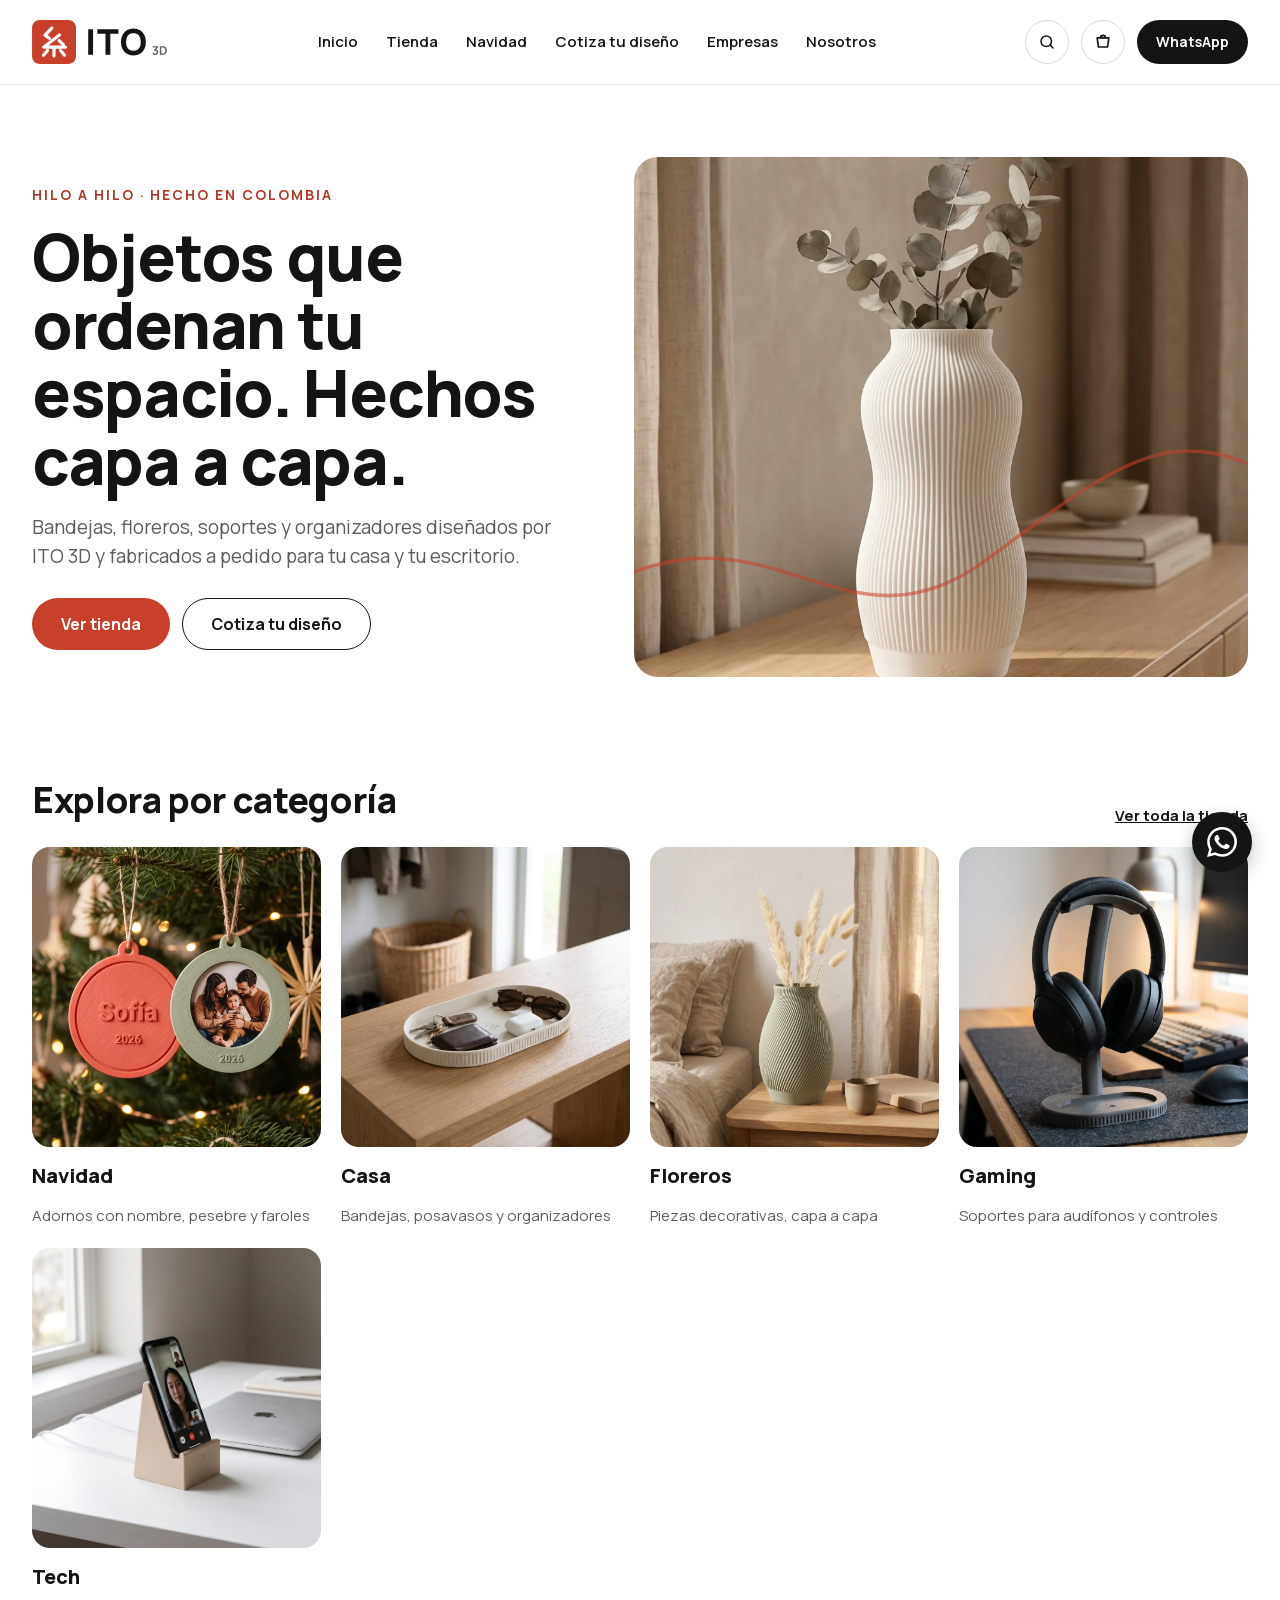
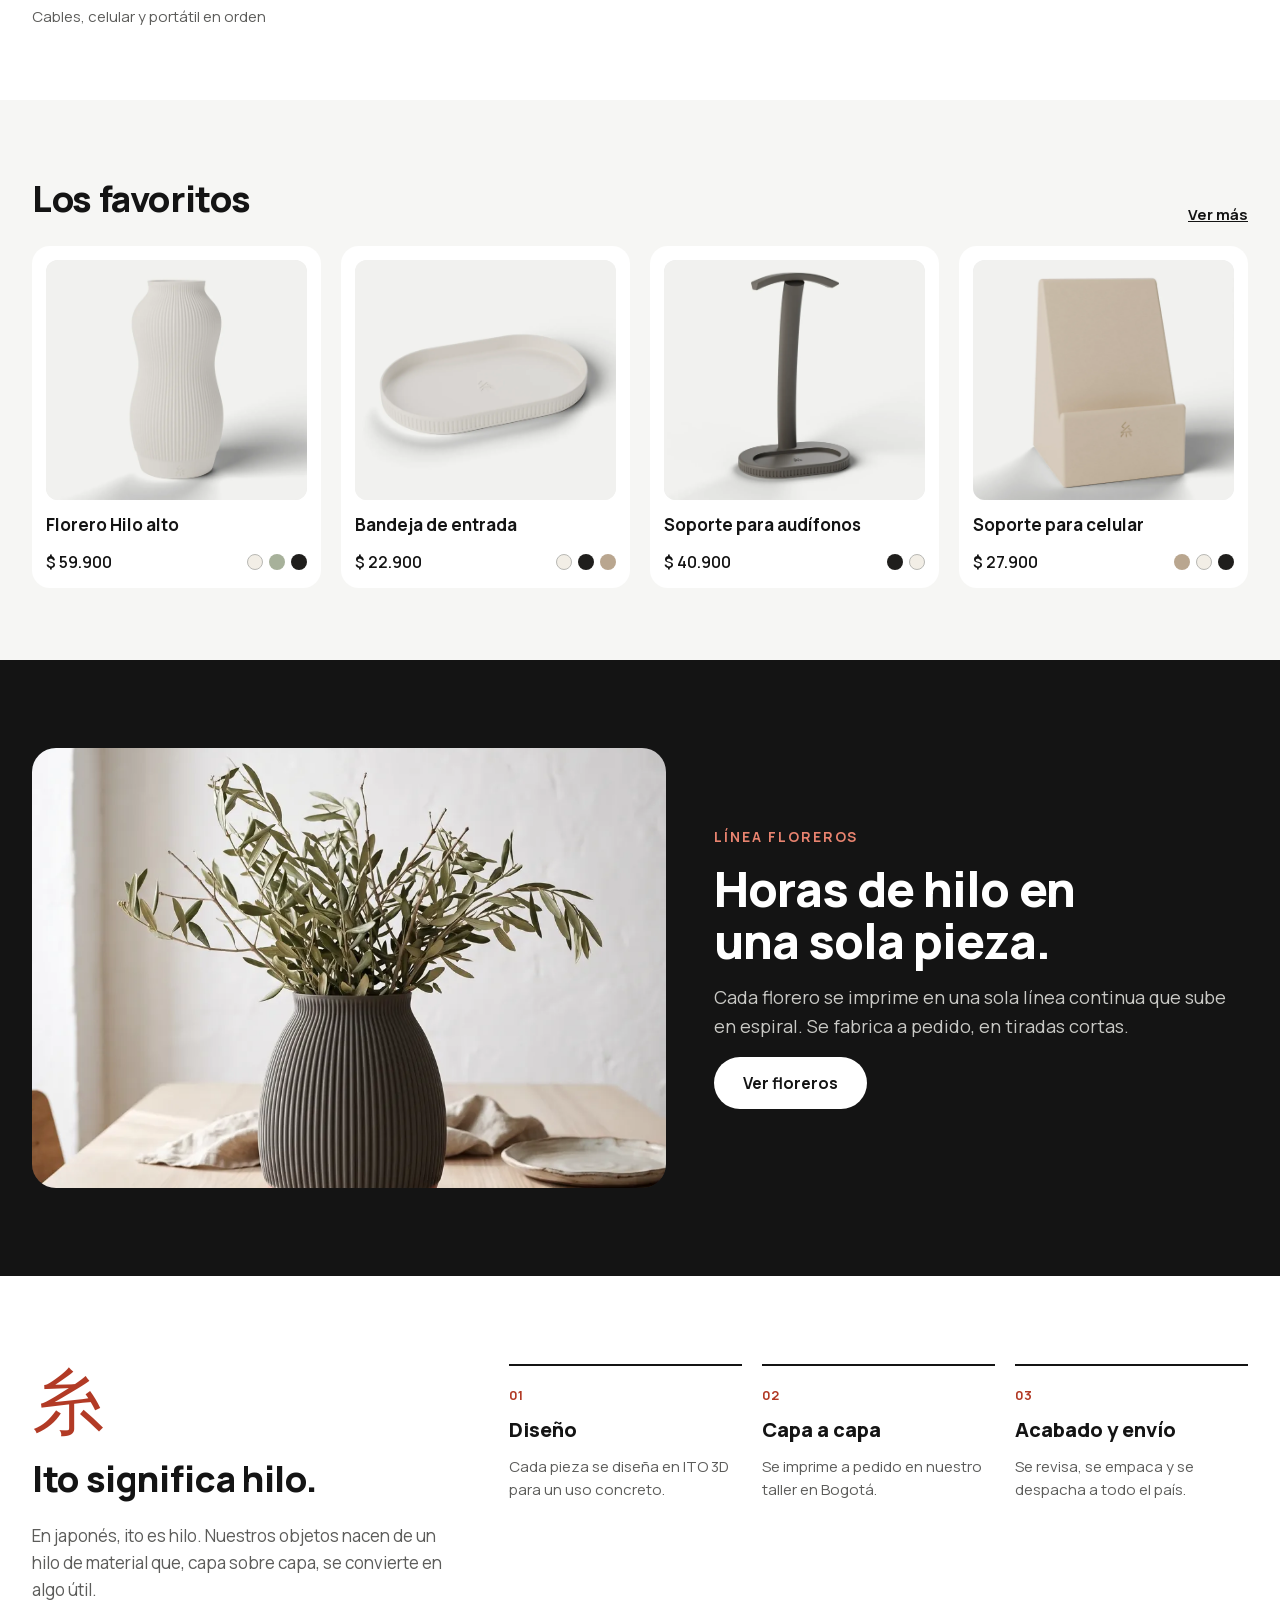
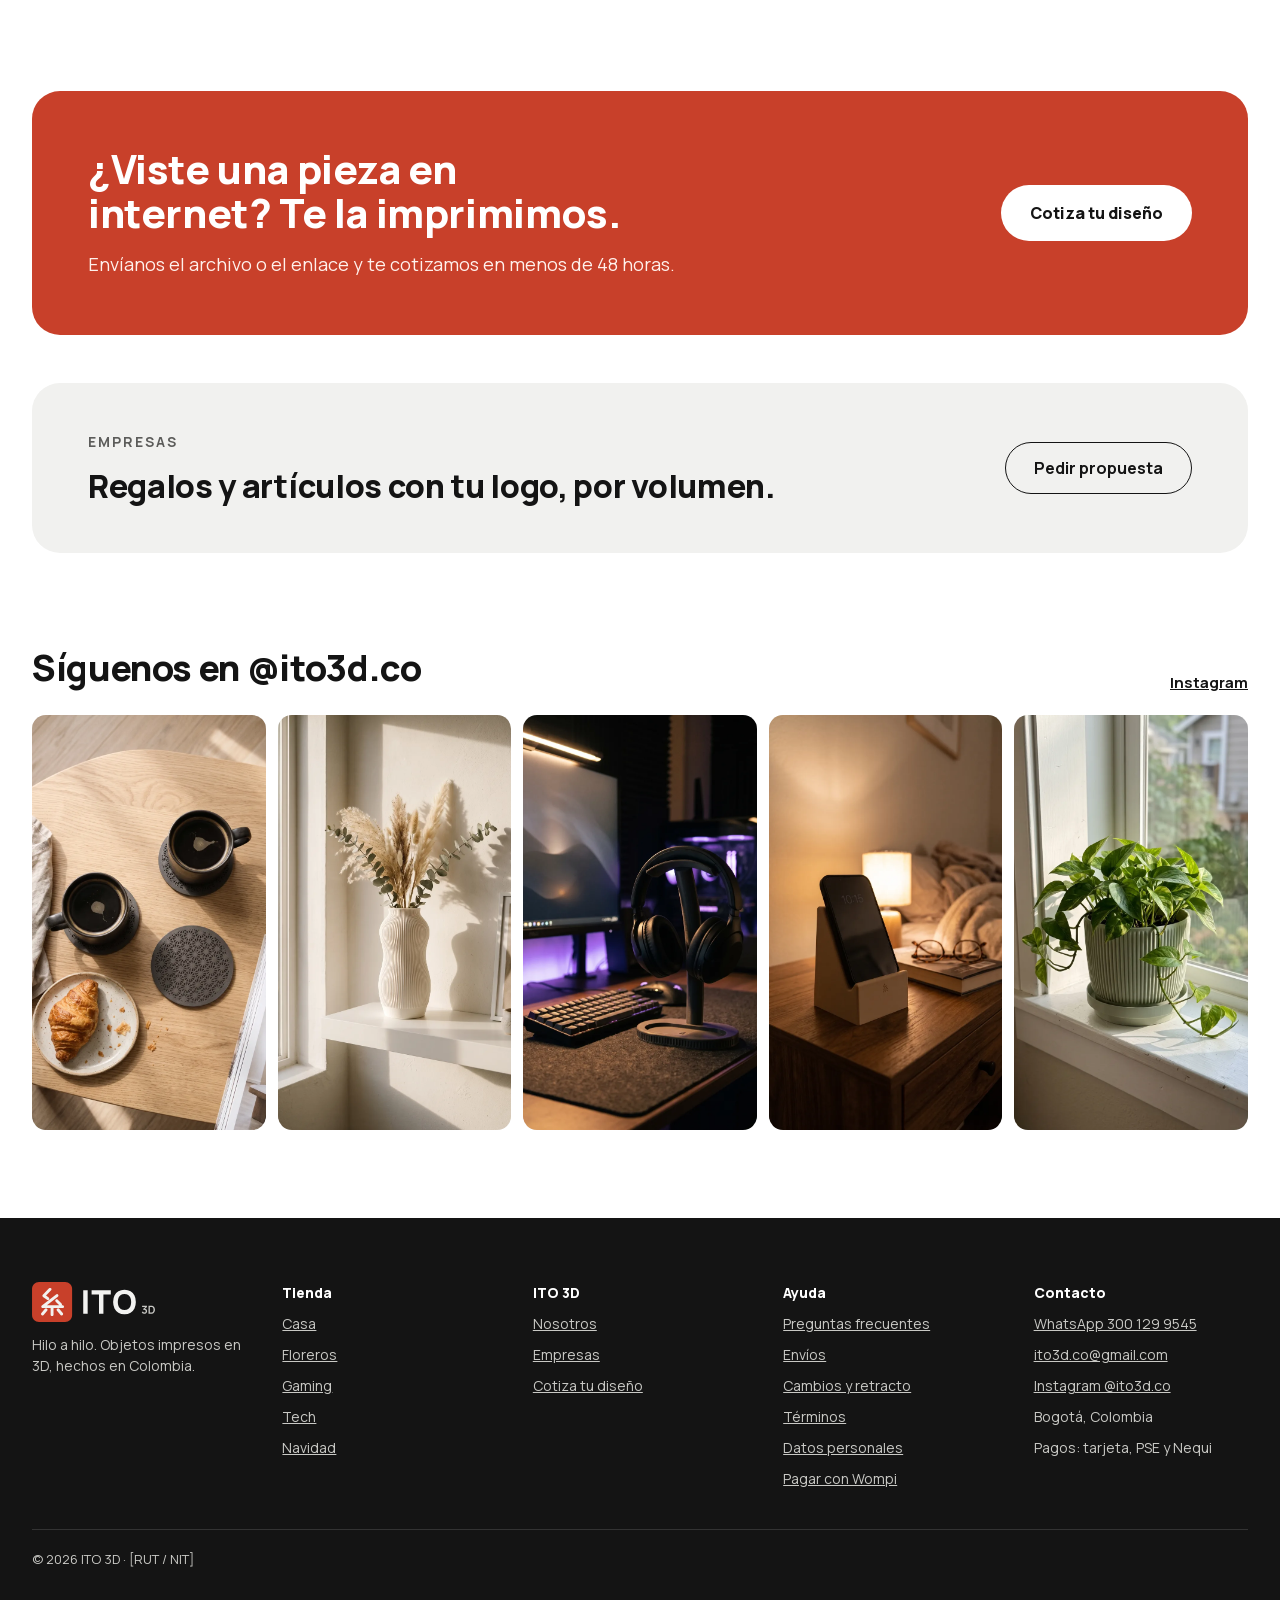
==== index.html @ a26749ce "Soporte celular: salida de cable limpia; esferas: contenido del juego; fotos nuevas de protector, ca" ====
<!DOCTYPE html>
<html lang="es">
<head>
  <meta charset="utf-8">
  <meta name="viewport" content="width=device-width, initial-scale=1">
  <title>ITO 3D · Objetos que ordenan tu espacio</title>
  <meta name="description" content="Bandejas, floreros, soportes y organizadores impresos en 3D, diseñados por ITO 3D y fabricados a pedido en Colombia.">
  <meta name="theme-color" content="#FFFFFF">
  <link rel="icon" href="favicon.svg" type="image/svg+xml">
  <link rel="icon" href="favicon-32.png" sizes="32x32" type="image/png">
  <link rel="apple-touch-icon" href="apple-touch-icon-180.png">
  <link rel="stylesheet" href="styles.css?v=20261110g">
  <script src="catalogo.js?v=20261110g" defer></script>
  <script src="script.js?v=20261110g" defer></script>
</head>
<body>
  <a class="skip-link" href="#contenido">Saltar al contenido</a>

  <header class="site-header">
    <div class="header-row">
      <button class="icon-btn menu-toggle" type="button" aria-label="Abrir menú" aria-expanded="false" aria-controls="menu-principal">
        <svg width="22" height="22" viewBox="0 0 24 24" fill="none" stroke="currentColor" stroke-width="2" stroke-linecap="round" aria-hidden="true"><path d="M4 7h16M4 12h16M4 17h16"/></svg>
      </button>
      <a class="logo" href="index.html">
        <img src="ito3d-horizontal-color.svg" alt="ITO 3D, ir al inicio" width="124" height="40">
      </a>
      <div class="header-actions">
        <a class="icon-btn" href="tienda.html?buscar=1" aria-label="Buscar en la tienda"><svg width="18" height="18" viewBox="0 0 24 24" fill="none" stroke="currentColor" stroke-width="2" stroke-linecap="round" aria-hidden="true"><circle cx="11" cy="11" r="7"/><path d="M20 20l-3.5-3.5"/></svg></a>
        <button class="icon-btn cart-btn" type="button" aria-label="Abrir carrito" data-abrir-carrito><svg width="20" height="20" viewBox="0 0 24 24" fill="none" stroke="currentColor" stroke-width="2" stroke-linecap="round" stroke-linejoin="round" aria-hidden="true"><path d="M5 7h14l-1.5 11h-11z"/><path d="M9 7a3 3 0 0 1 6 0"/></svg><span class="cart-count" hidden>0</span></button>
        <a class="btn btn--wa" href="#" data-wa data-wa-text="Hola, quiero más información sobre ITO 3D.">WhatsApp</a>
      </div>
      <nav class="main-nav" id="menu-principal" aria-label="Principal">
        <!-- Empresas y Nosotros aún no tienen página: pendiente en la maqueta -->
        <a href="index.html">Inicio</a>
        <a href="tienda.html">Tienda</a>
        <a href="tienda.html?categoria=navidad">Navidad</a>
        <a href="cotiza.html">Cotiza tu diseño</a>
        <a href="empresas.html">Empresas</a>
        <a href="nosotros.html">Nosotros</a>
      </nav>
    </div>
  </header>

  <main id="contenido">

    <section class="container hero">
      <div class="hero__copy">
        <p class="eyebrow">Hilo a hilo · Hecho en Colombia</p>
        <h1>Objetos que ordenan tu espacio. Hechos capa a capa.</h1>
        <p class="lead">Bandejas, floreros, soportes y organizadores diseñados por ITO 3D y fabricados a pedido para tu casa y tu escritorio.</p>
        <div class="hero__actions">
          <a class="btn btn--primary" href="tienda.html">Ver tienda</a>
          <a class="btn btn--outline" href="cotiza.html">Cotiza tu diseño</a>
        </div>
      </div>
      <!-- FOTO PENDIENTE: portada. Reemplazar el bloque .ph por <img> con alt descriptivo -->
      <div class="hero__media">
        <div class="ph ph--foto"><img src="img/productos/florero-hilo-alto/florero-hilo-alto_2_ambiente.webp" alt="Florero Hilo alto con eucalipto sobre un aparador de roble" decoding="async"></div>
        <svg class="hero__thread" viewBox="0 0 520 520" preserveAspectRatio="xMidYMid slice" aria-hidden="true"><path d="M-20 400 C 120 330, 180 470, 300 380 S 460 260, 560 320" fill="none" stroke="#C8402A" stroke-width="3" stroke-linecap="round" opacity="0.55"/></svg>
      </div>
    </section>

    <section class="container section" aria-labelledby="t-categorias">
      <div class="section__head">
        <h2 id="t-categorias">Explora por categoría</h2>
        <a href="tienda.html">Ver toda la tienda</a>
      </div>
      <div class="category-grid">
          <a class="category-card" href="tienda.html?categoria=navidad">
            <div class="ph ph--casa ph--foto"><img src="img/productos/adorno-personalizado/adorno-personalizado_2_ambiente.webp" alt="Adornos navideños con nombre en el árbol" loading="lazy" decoding="async"></div>
            <span class="category-card__name">Navidad</span>
            <span class="category-card__text">Adornos con nombre, pesebre y faroles</span>
          </a>
          <a class="category-card" href="tienda.html?categoria=casa">
            <div class="ph ph--casa ph--foto"><img src="img/productos/bandeja-entrada/bandeja-entrada_2_uso.webp" alt="Bandeja de entrada con llaves" loading="lazy" decoding="async"></div>
            <span class="category-card__name">Casa</span>
            <span class="category-card__text">Bandejas, posavasos y organizadores</span>
          </a>
          <a class="category-card" href="tienda.html?categoria=floreros">
            <div class="ph ph--floreros ph--foto"><img src="img/productos/florero-hilo-medio/florero-hilo-medio_2_ambiente.webp" alt="Florero Hilo medio en una mesa de noche" loading="lazy" decoding="async"></div>
            <span class="category-card__name">Floreros</span>
            <span class="category-card__text">Piezas decorativas, capa a capa</span>
          </a>
          <a class="category-card" href="tienda.html?categoria=gaming">
            <div class="ph ph--gaming ph--foto"><img src="img/productos/soporte-audifonos/soporte-audifonos_2_uso.webp" alt="Soporte de audífonos en un escritorio" loading="lazy" decoding="async"></div>
            <span class="category-card__name">Gaming</span>
            <span class="category-card__text">Soportes para audífonos y controles</span>
          </a>
          <a class="category-card" href="tienda.html?categoria=tech">
            <div class="ph ph--tech ph--foto"><img src="img/productos/soporte-celular/soporte-celular_2_uso.webp" alt="Soporte de celular cargando un teléfono" loading="lazy" decoding="async"></div>
            <span class="category-card__name">Tech</span>
            <span class="category-card__text">Cables, celular y portátil en orden</span>
          </a>
      </div>
    </section>

    <section class="band section" aria-labelledby="t-favoritos">
      <div class="container">
        <div class="section__head">
          <h2 id="t-favoritos">Los favoritos</h2>
          <a href="tienda.html">Ver más</a>
        </div>
        <div class="product-grid">
          <a class="product-card" href="producto.html?id=florero-hilo-alto">
            <div class="ph ph--floreros ph--foto"><img src="img/productos/florero-hilo-alto/florero-hilo-alto_1_solo.webp" alt="Florero Hilo alto" loading="lazy" decoding="async"></div>
            <span class="product-card__name">Florero Hilo alto</span>
            <div class="product-card__row">
              <span data-precio="florero-hilo-alto">Precio a consultar</span>
              <span class="dots" aria-label="Colores disponibles"><span class="dot dot--hueso"></span><span class="dot dot--salvia"></span><span class="dot dot--carbon"></span></span>
            </div>
          </a>
          <a class="product-card" href="producto.html?id=bandeja-entrada">
            <div class="ph ph--casa ph--foto"><img src="img/productos/bandeja-entrada/bandeja-entrada_1_solo.webp" alt="Bandeja de entrada" loading="lazy" decoding="async"></div>
            <span class="product-card__name">Bandeja de entrada</span>
            <div class="product-card__row">
              <span data-precio="bandeja-entrada">Precio a consultar</span>
              <span class="dots" aria-label="Colores disponibles"><span class="dot dot--hueso"></span><span class="dot dot--carbon"></span><span class="dot dot--arena"></span></span>
            </div>
          </a>
          <a class="product-card" href="producto.html?id=soporte-audifonos">
            <div class="ph ph--gaming ph--foto"><img src="img/productos/soporte-audifonos/soporte-audifonos_1_solo.webp" alt="Soporte para audífonos" loading="lazy" decoding="async"></div>
            <span class="product-card__name">Soporte para audífonos</span>
            <div class="product-card__row">
              <span data-precio="soporte-audifonos">Precio a consultar</span>
              <span class="dots" aria-label="Colores disponibles"><span class="dot dot--carbon"></span><span class="dot dot--hueso"></span></span>
            </div>
          </a>
          <a class="product-card" href="producto.html?id=soporte-celular">
            <div class="ph ph--tech ph--foto"><img src="img/productos/soporte-celular/soporte-celular_1_solo.webp" alt="Soporte para celular" loading="lazy" decoding="async"></div>
            <span class="product-card__name">Soporte para celular</span>
            <div class="product-card__row">
              <span data-precio="soporte-celular">Precio a consultar</span>
              <span class="dots" aria-label="Colores disponibles"><span class="dot dot--arena"></span><span class="dot dot--hueso"></span><span class="dot dot--carbon"></span></span>
            </div>
          </a>
        </div>
      </div>
    </section>

    <section class="feature-dark on-dark" aria-labelledby="t-floreros">
      <div class="container feature-dark__inner">
        <!-- VIDEO PENDIENTE: timelapse del florero creciendo capa a capa -->
        <div class="ph ph--foto"><img src="img/productos/florero-hilo-bajo/florero-hilo-bajo_2_ambiente.webp" alt="Florero Hilo bajo con ramas de olivo en un comedor" loading="lazy" decoding="async"></div>
        <div class="feature-dark__copy">
          <p class="eyebrow">Línea Floreros</p>
          <h2 id="t-floreros">Horas de hilo en una sola pieza.</h2>
          <p>Cada florero se imprime en una sola línea continua que sube en espiral. Se fabrica a pedido, en tiradas cortas.</p>
          <a class="btn btn--light" href="tienda.html?categoria=floreros">Ver floreros</a>
        </div>
      </div>
    </section>

    <section class="container about" aria-labelledby="t-ito">
      <div class="about__intro">
        <span class="about__kanji" lang="ja" aria-hidden="true">糸</span>
        <h2 id="t-ito">Ito significa hilo.</h2>
        <p class="lead">En japonés, ito es hilo. Nuestros objetos nacen de un hilo de material que, capa sobre capa, se convierte en algo útil.</p>
      </div>
      <ol class="steps">
        <li class="step"><span class="step__num">01</span><span class="step__title">Diseño</span><span class="step__text">Cada pieza se diseña en ITO 3D para un uso concreto.</span></li>
        <li class="step"><span class="step__num">02</span><span class="step__title">Capa a capa</span><span class="step__text">Se imprime a pedido en nuestro taller en Bogotá.</span></li>
        <li class="step"><span class="step__num">03</span><span class="step__title">Acabado y envío</span><span class="step__text">Se revisa, se empaca y se despacha a todo el país.</span></li>
      </ol>
    </section>

    <section class="container cta-wrap" aria-labelledby="t-cotiza">
      <div class="cta-band cta-band--accent">
        <div class="cta-band__copy">
          <h2 id="t-cotiza">¿Viste una pieza en internet? Te la imprimimos.</h2>
          <p>Envíanos el archivo o el enlace y te cotizamos en menos de 48 horas.</p>
        </div>
        <a class="btn btn--light btn--lg" href="cotiza.html">Cotiza tu diseño</a>
      </div>
    </section>

    <section class="container cta-wrap cta-wrap--last" aria-labelledby="t-empresas">
      <div class="cta-band cta-band--sand">
        <div class="cta-band__copy">
          <p class="eyebrow eyebrow--muted">Empresas</p>
          <h2 id="t-empresas">Regalos y artículos con tu logo, por volumen.</h2>
        </div>
        <a class="btn btn--outline" href="empresas.html#propuesta">Pedir propuesta</a>
      </div>
    </section>

    <section class="container social" aria-labelledby="t-redes">
      <div class="section__head">
        <h2 id="t-redes">Síguenos en @ito3d.co</h2>
        <div class="social-links"><a href="https://instagram.com/ito3d.co" target="_blank" rel="noopener">Instagram</a></div>
      </div>
      <div class="social-grid">
        <div class="ph ph--casa ph--foto"><img src="img/redes/reel_posavasos.webp" alt="Posavasos Asanoha con café" loading="lazy"></div>
        <div class="ph ph--floreros ph--foto"><img src="img/redes/reel_florero.webp" alt="Florero Hilo alto con flores secas" loading="lazy"></div>
        <div class="ph ph--gaming ph--foto"><img src="img/redes/reel_audifonos.webp" alt="Soporte para audífonos en un escritorio gamer" loading="lazy"></div>
        <div class="ph ph--tech ph--foto"><img src="img/redes/reel_celular.webp" alt="Soporte para celular en la mesa de noche" loading="lazy"></div>
        <div class="ph ph--casa ph--foto"><img src="img/redes/reel_maceta.webp" alt="Maceta Hilo con planta en la ventana" loading="lazy"></div>
      </div>
    </section>

  </main>

  <footer class="site-footer">
    <div class="container">
      <div class="footer-grid">
        <div class="footer-brand">
          <img src="ito3d-horizontal-fondo-oscuro.svg" alt="ITO 3D" width="124" height="40">
          <p>Hilo a hilo. Objetos impresos en 3D, hechos en Colombia.</p>
        </div>
        <div class="footer-col">
          <h2>Tienda</h2>
          <a href="tienda.html?categoria=casa">Casa</a>
          <a href="tienda.html?categoria=floreros">Floreros</a>
          <a href="tienda.html?categoria=gaming">Gaming</a>
          <a href="tienda.html?categoria=tech">Tech</a>
          <a href="tienda.html?categoria=navidad">Navidad</a>
        </div>
        <div class="footer-col">
          <h2>ITO 3D</h2>
          <a href="nosotros.html">Nosotros</a>
          <a href="empresas.html">Empresas</a>
          <a href="cotiza.html">Cotiza tu diseño</a>
        </div>
        <div class="footer-col">
          <h2>Ayuda</h2>
          <a href="#">Preguntas frecuentes</a>
          <a href="#">Envíos</a>
          <a href="#">Cambios y retracto</a>
          <a href="#">Términos</a>
          <a href="#">Datos personales</a>
          <a href="https://checkout.wompi.co/l/VPOS_indO9a" target="_blank" rel="noopener">Pagar con Wompi</a>
        </div>
        <div class="footer-col">
          <h2>Contacto</h2>
          <a href="https://wa.me/573001299545" target="_blank" rel="noopener">WhatsApp 300 129 9545</a>
          <a href="mailto:ito3d.co@gmail.com">ito3d.co@gmail.com</a>
          <a href="https://instagram.com/ito3d.co" target="_blank" rel="noopener">Instagram @ito3d.co</a>
          <span>Bogotá, Colombia</span>
          <span>Pagos: tarjeta, PSE y Nequi</span>
        </div>
      </div>
      <p class="footer-legal">© 2026 ITO 3D · [RUT / NIT]</p>
    </div>
  </footer>


  <dialog class="modal modal--drawer" id="carrito-panel" aria-labelledby="carrito-titulo">
    <div class="modal__box cart">
      <div class="modal__head">
        <h2 id="carrito-titulo">Tu carrito</h2>
        <button class="icon-btn" type="button" data-cerrar aria-label="Cerrar carrito"><svg width="20" height="20" viewBox="0 0 24 24" fill="none" stroke="currentColor" stroke-width="2" stroke-linecap="round" aria-hidden="true"><path d="M6 6l12 12M18 6L6 18"/></svg></button>
      </div>
      <div class="cart__empty" id="carrito-vacio">
        <p>Tu carrito está vacío.</p>
        <a class="btn btn--outline" href="tienda.html">Ver la tienda</a>
      </div>
      <ul class="cart__list" id="carrito-lista"></ul>
      <div class="cart__foot" id="carrito-pie" hidden>
        <div class="cart__total"><span>Total</span><strong id="carrito-total"></strong></div>
        <p class="cart__note" id="carrito-nota"></p>
        <a class="btn btn--primary btn--lg btn--block" href="https://checkout.wompi.co/l/VPOS_indO9a" target="_blank" rel="noopener">Pagar con Wompi</a>
        <a class="btn btn--outline btn--lg btn--block" href="#" id="carrito-wa" target="_blank" rel="noopener">Pedir por WhatsApp</a>
        <button class="link-btn" type="button" id="carrito-vaciar">Vaciar carrito</button>
      </div>
    </div>
  </dialog>

  <p class="sr-only" id="aviso-global" role="status" aria-live="polite"></p>

  <a class="wa-float" href="#" data-wa data-wa-text="Hola, quiero más información sobre ITO 3D." aria-label="Escribir por WhatsApp">
    <svg width="30" height="30" viewBox="0 0 24 24" fill="currentColor" aria-hidden="true"><path d="M17.472 14.382c-.297-.149-1.758-.867-2.03-.967-.273-.099-.471-.148-.67.15-.197.297-.767.966-.94 1.164-.173.199-.347.223-.644.075-.297-.15-1.255-.463-2.39-1.475-.883-.788-1.48-1.761-1.653-2.059-.173-.297-.018-.458.13-.606.134-.133.298-.347.446-.52.149-.174.198-.298.298-.497.099-.198.05-.371-.025-.52-.075-.149-.669-1.612-.916-2.207-.242-.579-.487-.5-.669-.51-.173-.008-.371-.01-.57-.01-.198 0-.52.074-.792.372-.272.297-1.04 1.016-1.04 2.479 0 1.462 1.065 2.875 1.213 3.074.149.198 2.096 3.2 5.077 4.487.709.306 1.262.489 1.694.625.712.227 1.36.195 1.871.118.571-.085 1.758-.719 2.006-1.413.248-.694.248-1.289.173-1.413-.074-.124-.272-.198-.57-.347m-5.421 7.403h-.004a9.87 9.87 0 01-5.031-1.378l-.361-.214-3.741.982.998-3.648-.235-.374a9.86 9.86 0 01-1.51-5.26c.001-5.45 4.436-9.884 9.888-9.884 2.64 0 5.122 1.03 6.988 2.898a9.825 9.825 0 012.893 6.994c-.003 5.45-4.437 9.884-9.885 9.884m8.413-18.297A11.815 11.815 0 0012.05 0C5.495 0 .16 5.335.157 11.892c0 2.096.547 4.142 1.588 5.945L.057 24l6.305-1.654a11.882 11.882 0 005.683 1.448h.005c6.554 0 11.89-5.335 11.893-11.893a11.821 11.821 0 00-3.48-8.413Z"/></svg>
  </a>
</body>
</html>
---- styles.css ----
/* ==========================================================================
   ITO 3D · Hoja de estilos única para todas las páginas
   Orden: 1 base · 2 componentes · 3 secciones de Inicio · 4 Ficha · 5 Cotiza
   Primero celular. Lo de escritorio entra con min-width.
   ========================================================================== */

/* 1. BASE ----------------------------------------------------------------- */

@font-face {
  font-family: "Manrope";
  font-style: normal;
  font-weight: 200 800; /* fuente variable: un solo archivo para todos los pesos */
  font-display: swap;
  src: url("manrope-latin.woff2") format("woff2");
}

:root {
  /* Colores de marca (kit de logo) */
  --bone: #ffffff; /* fondo principal: blanco galería */
  --ink: #141414; /* texto */
  --muted: #5c5c5a; /* texto secundario */
  --sand: #f1f1ef; /* fondos secundarios */
  --sand-soft: #f6f6f4; /* bandas de fondo */
  --line: #e6e6e3; /* divisores */
  --accent: #c8402a; /* bermellón: botones y detalles */
  --accent-text: #b23a25; /* bermellón más oscuro para texto pequeño */
  --accent-on-dark: #e8836f; /* bermellón para texto sobre carbón */
  --on-dark: #c9c9c5; /* texto sobre carbón */
  --dark-soft: #262626;
  --field-border: #8a8a86; /* borde de campos: contraste 3:1 sobre blanco */
  --ok: #2f7d57;
  --warn: #c98a12;

  /* Tonos de las fotos de relleno, uno por categoría */
  --ph-casa: #f1f1ef;
  --ph-floreros: #efeeec;
  --ph-gaming: #ecedee;
  --ph-tech: #eeefef;

  --font: "Manrope", system-ui, -apple-system, "Segoe UI", sans-serif;
  --maxw: 1280px;
  --gutter: 20px;
  --radius-s: 12px;
  --radius-m: 18px;
  --radius-l: 28px;
  --header-h: 64px;

  /* Capas, de menor a mayor */
  --z-header: 20;
  --z-menu: 30;
  --z-float: 40;
}

* {
  margin: 0;
  padding: 0;
  box-sizing: border-box;
}

html {
  -webkit-text-size-adjust: 100%;
  scroll-behavior: smooth;
}

body {
  background: var(--bone);
  color: var(--ink);
  font-family: var(--font);
  font-size: 16px;
  line-height: 1.5;
  -webkit-font-smoothing: antialiased;
}

img,
svg {
  display: block;
  max-width: 100%;
}

a {
  color: var(--ink);
}

a:hover {
  color: var(--accent-text);
}

h1,
h2,
h3 {
  font-weight: 800;
  text-wrap: balance;
}

p {
  text-wrap: pretty;
}

:focus-visible {
  outline: 3px solid var(--accent);
  outline-offset: 3px;
}

.on-dark :focus-visible,
.site-footer :focus-visible {
  outline-color: var(--accent-on-dark);
}

.sr-only {
  position: absolute;
  width: 1px;
  height: 1px;
  overflow: hidden;
  clip: rect(0 0 0 0);
  white-space: nowrap;
}

.skip-link {
  position: absolute;
  left: 12px;
  top: -80px;
  z-index: 100;
  background: var(--ink);
  color: var(--bone);
  padding: 12px 18px;
  border-radius: var(--radius-s);
  font-weight: 700;
  text-decoration: none;
}

.skip-link:focus {
  top: 12px;
  color: var(--bone);
}

.container {
  width: 100%;
  max-width: var(--maxw);
  margin: 0 auto;
  padding-inline: var(--gutter);
}

/* 2. COMPONENTES ---------------------------------------------------------- */

/* Botones */
.btn {
  display: inline-flex;
  align-items: center;
  justify-content: center;
  gap: 10px;
  min-height: 52px;
  padding: 0 28px;
  border: 1.5px solid transparent;
  border-radius: 999px;
  font: 700 16px/1 var(--font);
  text-decoration: none;
  cursor: pointer;
  transition: transform 0.15s cubic-bezier(0.23, 1, 0.32, 1), background-color 0.15s, color 0.15s;
}

.btn:active {
  transform: scale(0.97);
}

.btn--primary {
  background: var(--accent);
  color: #fff;
}

.btn--primary:hover {
  background: #a93421;
  color: #fff;
}

.btn--outline {
  border-color: var(--ink);
  color: var(--ink);
  background: transparent;
}

.btn--outline:hover {
  background: var(--ink);
  color: var(--bone);
}

.btn--light {
  background: var(--bone);
  color: var(--ink);
}

.btn--light:hover {
  background: #fff;
  color: var(--ink);
}

.btn--block {
  width: 100%;
}

.btn--lg {
  min-height: 56px;
  font-weight: 800;
}

.icon-btn {
  display: inline-flex;
  align-items: center;
  justify-content: center;
  width: 44px;
  height: 44px;
  border: 0;
  border-radius: 50%;
  background: transparent;
  color: var(--ink);
  cursor: pointer;
}

.icon-btn:hover {
  background: var(--sand-soft);
}

/* Textos de apoyo */
.eyebrow {
  font-size: 12px;
  font-weight: 700;
  letter-spacing: 0.14em;
  text-transform: uppercase;
  color: var(--accent-text);
}

.eyebrow--muted {
  color: var(--muted);
}

.lead {
  font-size: 16px;
  line-height: 1.55;
  color: var(--muted);
}

/* Fotos de relleno. Se reemplazan por <img> cuando lleguen las fotos reales */
.ph {
  display: flex;
  align-items: center;
  justify-content: center;
  padding: 0 16px;
  background: var(--sand);
  color: var(--muted);
  font-size: 13px;
  font-weight: 600;
  text-align: center;
}

.ph--casa {
  background: var(--ph-casa);
}
.ph--floreros {
  background: var(--ph-floreros);
}
.ph--gaming {
  background: var(--ph-gaming);
}
.ph--tech {
  background: var(--ph-tech);
}

/* Fotos reales dentro de los bloques .ph */
.ph--foto {
  position: relative;
  overflow: hidden;
  padding: 0;
  font-size: 0;
}
.ph--foto > img {
  position: absolute;
  inset: 0;
  width: 100%;
  height: 100%;
  object-fit: cover;
}
.gallery__main.ph--foto {
  height: auto;
  aspect-ratio: 1 / 1;
}
.thumb--foto {
  position: relative;
  overflow: hidden;
  padding: 0;
  background: var(--sand);
}
.thumb--foto img {
  width: 100%;
  height: 100%;
  object-fit: cover;
  display: block;
}

/* Muestras de color en tarjetas */
.dots {
  display: flex;
  gap: 6px;
}

.dot {
  width: 16px;
  height: 16px;
  border-radius: 50%;
  background: var(--dot, var(--ink));
}

.dot--carbon {
  --dot: #1f1e1c;
}
.dot--hueso {
  --dot: #f2eee6;
  border: 1px solid #b8b8b4;
}
.dot--arena {
  --dot: #b9a68f;
}
.dot--salvia {
  --dot: #a7b19a;
}
.dot--bermellon {
  --dot: #c8402a;
}
.dot--gris {
  --dot: #8c8c88;
}

/* Tarjeta de producto */
.product-card {
  display: flex;
  flex-direction: column;
  gap: 8px;
  padding: 10px;
  border-radius: 14px;
  background: var(--bone);
  color: var(--ink);
  text-decoration: none;
}

.product-card .ph {
  height: 140px;
  border-radius: 10px;
}

.product-card__name {
  font-size: 14px;
  font-weight: 700;
}

.product-card__row {
  display: flex;
  align-items: center;
  justify-content: space-between;
  gap: 8px;
  font-size: 15px;
  font-weight: 600;
}

/* Cabecera */
.site-header {
  position: sticky;
  top: 0;
  z-index: var(--z-header);
  background: var(--bone);
  border-bottom: 1px solid var(--line);
}

.header-row {
  display: grid;
  grid-template-columns: 44px 1fr auto;
  align-items: center;
  gap: 8px;
  min-height: var(--header-h);
  padding-inline: 8px;
}

.logo {
  justify-self: center;
  display: block;
  line-height: 0;
}

.logo img {
  height: 40px; /* ancho 124 px, sobre el mínimo de 120 px del kit */
  width: auto;
}

.menu-toggle {
  margin-left: 0;
}

.header-actions {
  display: flex;
  align-items: center;
  gap: 4px;
}

.header-actions .btn--wa {
  display: none;
}

.main-nav {
  display: flex;
  flex-direction: column;
  grid-column: 1 / -1;
  font-size: 16px;
  font-weight: 700;
}

.main-nav a {
  display: flex;
  align-items: center;
  min-height: 52px;
  padding-inline: 12px;
  border-top: 1px solid var(--line);
  text-decoration: none;
}

.main-nav a[aria-current="page"] {
  text-decoration: underline;
  text-decoration-color: var(--accent);
  text-decoration-thickness: 2px;
  text-underline-offset: 6px;
}

/* Con JS el menú del celular arranca cerrado */
.js .main-nav {
  display: none;
}

.js .main-nav.is-open {
  display: flex;
}

/* Botón flotante de WhatsApp */
.wa-float {
  position: fixed;
  right: 16px;
  bottom: 16px;
  z-index: var(--z-float);
  display: flex;
  align-items: center;
  justify-content: center;
  width: 60px;
  height: 60px;
  border-radius: 50%;
  background: var(--ink);
  color: var(--bone);
  box-shadow: 0 6px 18px rgba(20, 20, 20, 0.25);
  transition: transform 0.15s cubic-bezier(0.23, 1, 0.32, 1);
}

.wa-float:hover {
  color: var(--bone);
  transform: translateY(-2px);
}

.wa-float:active {
  transform: scale(0.97);
}

/* Pie de página */
.site-footer {
  background: var(--ink);
  color: var(--on-dark);
  font-size: 14px;
}

.site-footer a {
  color: var(--on-dark);
}

.site-footer a:hover {
  color: #fff;
}

.footer-grid {
  display: grid;
  grid-template-columns: 1fr 1fr;
  gap: 32px 20px;
  padding-block: 40px 28px;
}

.footer-brand {
  grid-column: 1 / -1;
  display: flex;
  flex-direction: column;
  gap: 12px;
}

.footer-brand img {
  height: 40px;
  width: auto;
}

.footer-col {
  display: flex;
  flex-direction: column;
  gap: 10px;
}

.footer-col h2 {
  font-size: 14px;
  color: var(--bone);
}

.footer-legal {
  padding-block: 20px 96px; /* deja aire para el botón flotante */
  border-top: 1px solid #333333;
  font-size: 13px;
}

/* 3. INICIO --------------------------------------------------------------- */

.hero {
  display: flex;
  flex-direction: column;
  gap: 18px;
  padding-block: 28px 36px;
}

.hero__media {
  order: -1;
  position: relative;
  height: 340px;
  overflow: hidden;
  border-radius: 20px;
}

.hero__media .ph {
  position: absolute;
  inset: 0;
  background: var(--sand);
}

.hero__thread {
  position: absolute;
  inset: 0;
  width: 100%;
  height: 100%;
}

.hero__media p {
  position: relative;
  z-index: 1;
}

.hero h1 {
  font-size: clamp(2.25rem, 1.6rem + 3vw, 4rem);
  line-height: 1.06;
  letter-spacing: -0.02em;
}

.hero__actions {
  display: flex;
  flex-direction: column;
  gap: 12px;
}

.section {
  padding-block: 32px;
}

.section__head {
  display: flex;
  flex-wrap: wrap;
  align-items: end;
  justify-content: space-between;
  gap: 8px 16px;
  margin-bottom: 20px;
}

.section__head h2 {
  font-size: 24px;
}

.section__head a {
  font-size: 15px;
  font-weight: 700;
}

.category-grid {
  display: grid;
  grid-template-columns: repeat(2, minmax(0, 1fr));
  gap: 12px;
}

.category-card {
  display: flex;
  flex-direction: column;
  gap: 8px;
  color: var(--ink);
  text-decoration: none;
}

.category-card .ph {
  height: 150px;
  border-radius: 14px;
}

.category-card__name {
  font-size: 16px;
  font-weight: 800;
}

.category-card__text {
  display: none;
  font-size: 15px;
  color: var(--muted);
}

.band {
  background: var(--sand-soft);
}

.product-grid {
  display: grid;
  grid-template-columns: repeat(2, minmax(0, 1fr));
  gap: 12px;
}

/* Bloque Floreros */
.feature-dark {
  background: var(--ink);
  color: var(--bone);
  padding-block: 36px 40px;
}

.feature-dark__inner {
  display: flex;
  flex-direction: column;
  gap: 16px;
}

.feature-dark .ph {
  height: 280px;
  border-radius: 18px;
  background: var(--dark-soft);
  color: #c9c9c5;
}

.feature-dark .eyebrow {
  color: var(--accent-on-dark);
}

.feature-dark h2 {
  font-size: 30px;
  line-height: 1.1;
  letter-spacing: -0.02em;
}

.feature-dark p:not(.eyebrow) {
  font-size: 15px;
  line-height: 1.6;
  color: var(--on-dark);
}

.feature-dark .btn {
  align-self: stretch;
}

/* Significado de ITO y pasos */
.about {
  display: flex;
  flex-direction: column;
  gap: 18px;
  padding-block: 40px;
}

.about__kanji {
  font-size: 52px;
  line-height: 1;
  color: var(--accent-text);
}

.about h2 {
  font-size: 26px;
}

.steps {
  display: grid;
  gap: 16px;
  list-style: none;
}

.step {
  display: flex;
  flex-direction: column;
  gap: 6px;
  padding-top: 16px;
  border-top: 2px solid var(--ink);
}

.step__num {
  font-size: 13px;
  font-weight: 700;
  color: var(--accent-text);
}

.step__title {
  font-size: 17px;
  font-weight: 800;
}

.step__text {
  font-size: 14px;
  line-height: 1.5;
  color: var(--muted);
}

/* Bandas de llamada: Cotiza y Empresas */
.cta-band {
  display: flex;
  flex-direction: column;
  gap: 14px;
  padding: 28px 24px;
  border-radius: 22px;
}

.cta-band h2 {
  font-size: 26px;
  line-height: 1.15;
  letter-spacing: -0.01em;
}

.cta-band--accent {
  background: var(--accent);
  color: #fff;
}

.cta-band--accent p {
  font-size: 15px;
  line-height: 1.55;
  color: #fff1ec;
}

.cta-band--sand {
  background: var(--sand);
}

.cta-band--sand h2 {
  font-size: 22px;
  line-height: 1.2;
}

.cta-band--sand .btn {
  min-height: 48px;
  font-size: 15px;
}

.cta-wrap {
  padding-bottom: 20px;
}

/* Redes */
.social-grid {
  display: grid;
  grid-template-columns: repeat(2, minmax(0, 1fr));
  gap: 12px;
}

.social-grid .ph {
  aspect-ratio: 9 / 16;
  border-radius: 14px;
}

.social-grid .ph:nth-child(n + 5) {
  display: none;
}

.social-links {
  display: flex;
  gap: 20px;
  font-size: 15px;
  font-weight: 700;
}

/* 4. FICHA DE PRODUCTO ---------------------------------------------------- */

.page-main {
  padding-block: 20px 56px;
}

.breadcrumb {
  display: flex;
  flex-wrap: wrap;
  gap: 8px;
  margin-bottom: 20px;
  font-size: 14px;
  color: var(--muted);
}

.breadcrumb a {
  color: var(--muted);
}

.breadcrumb [aria-current] {
  color: var(--ink);
}

.product {
  display: grid;
  gap: 28px;
}

.gallery {
  display: flex;
  flex-direction: column;
  gap: 12px;
  min-width: 0;
}

.gallery__main {
  height: 340px;
  border-radius: 22px;
}

.gallery__thumbs {
  display: grid;
  grid-template-columns: repeat(4, minmax(0, 1fr));
  gap: 10px;
}

.thumb {
  height: 72px;
  border: 2px solid transparent;
  border-radius: 12px;
  background: var(--sand);
  color: var(--muted);
  font: 700 13px/1 var(--font);
  cursor: pointer;
}

.thumb--2 {
  background: var(--ph-floreros);
}
.thumb--3 {
  background: var(--ph-gaming);
}
.thumb--video {
  background: var(--dark-soft);
  color: var(--bone);
}

.thumb.is-active {
  border-color: var(--ink);
}

.product__info {
  display: flex;
  flex-direction: column;
  gap: 22px;
  min-width: 0;
}

.product__head {
  display: flex;
  flex-direction: column;
  gap: 8px;
}

.product__head h1 {
  font-size: 32px;
  line-height: 1.1;
  letter-spacing: -0.01em;
}

.product__price {
  font-size: 26px;
  font-weight: 700;
}

.field-group {
  display: flex;
  flex-direction: column;
  gap: 8px;
  border: 0;
}

.field-group legend,
.field label,
.field-label {
  font-size: 15px;
  font-weight: 700;
}

.field-group legend {
  padding: 0;
  margin-bottom: 8px;
}

.swatches {
  display: flex;
  gap: 12px;
}

.swatch {
  position: relative;
  display: block;
  width: 44px;
  height: 44px;
  cursor: pointer;
}

.swatch input {
  position: absolute;
  inset: 0;
  opacity: 0;
  cursor: pointer;
}

.swatch__dot {
  position: absolute;
  inset: 0;
  border: 2px solid transparent;
  border-radius: 50%;
  display: flex;
  align-items: center;
  justify-content: center;
}

.swatch__dot::after {
  content: "";
  width: 32px;
  height: 32px;
  border-radius: 50%;
  background: var(--dot);
  border: 1px solid #b8b8b4;
}

.swatch input:checked + .swatch__dot {
  border-color: var(--ink);
}

.swatch input:focus-visible + .swatch__dot {
  outline: 3px solid var(--accent);
  outline-offset: 3px;
}

.field {
  display: flex;
  flex-direction: column;
  gap: 6px;
}

.field--wide {
  grid-column: 1 / -1;
}

.field label {
  font-size: 14px;
}

.field .hint {
  font-size: 13px;
  color: var(--muted);
}

input[type="text"],
input[type="tel"],
input[type="email"],
input[type="url"],
input[type="number"],
input[type="date"],
select,
textarea {
  width: 100%;
  min-height: 48px;
  padding: 0 14px;
  border: 1px solid var(--field-border);
  border-radius: var(--radius-s);
  background: #fff;
  color: var(--ink);
  font: 400 16px/1.4 var(--font); /* 16 px evita el zoom automático en iPhone */
}

textarea {
  padding: 12px 14px;
  resize: vertical;
}

::placeholder {
  color: #757575;
  opacity: 1;
}

input:user-invalid,
select:user-invalid,
textarea:user-invalid {
  border-color: var(--accent-text);
  box-shadow: 0 0 0 1px var(--accent-text);
}

.buy-actions {
  display: flex;
  flex-direction: column;
  gap: 10px;
}

.lead-time {
  display: flex;
  align-items: center;
  gap: 12px;
  padding: 14px 16px;
  border-radius: 14px;
  background: var(--sand-soft);
  font-size: 15px;
  font-weight: 600;
}

.specs {
  display: grid;
  grid-template-columns: 110px 1fr;
  gap: 14px 16px;
  padding-top: 20px;
  border-top: 1px solid var(--line);
  font-size: 15px;
}

.specs dt {
  font-weight: 700;
}

.specs dd {
  color: var(--muted);
}

.related {
  margin-top: 56px;
}

.related h2 {
  margin-bottom: 20px;
  font-size: 28px;
}

.related-grid {
  display: grid;
  grid-template-columns: repeat(2, minmax(0, 1fr));
  gap: 16px;
}

.related-card {
  display: flex;
  flex-direction: column;
  gap: 10px;
  color: var(--ink);
  text-decoration: none;
}

.related-card .ph {
  height: 160px;
  border-radius: 14px;
}

.related-card__name {
  font-size: 16px;
  font-weight: 700;
}

/* Piezas de un producto (ej. accesorios del tablero) */
.piezas {
  margin-top: 56px;
}

.piezas h2 {
  font-size: 28px;
}

.piezas__intro {
  margin: 8px 0 20px;
  color: var(--muted);
}

.piezas-grid {
  display: grid;
  grid-template-columns: minmax(0, 1fr);
  gap: 20px;
}

.pieza {
  display: flex;
  flex-direction: column;
  gap: 12px;
  padding: 16px;
  border: 1px solid var(--line);
  border-radius: var(--radius-m);
  background: var(--bone);
}

.pieza.is-elegida {
  border-color: var(--ink);
  box-shadow: 0 0 0 1px var(--ink);
}

.pieza__fotos {
  display: grid;
  grid-template-columns: repeat(3, minmax(0, 1fr));
  gap: 8px;
}

.pieza__foto {
  display: flex;
  flex-direction: column;
  gap: 4px;
  padding: 0;
  border: 0;
  background: none;
  font: inherit;
  font-size: 12px;
  color: var(--muted);
  text-align: center;
  cursor: pointer;
}

.pieza__foto img {
  width: 100%;
  aspect-ratio: 4 / 5;
  object-fit: cover;
  border-radius: var(--radius-s);
  background: var(--sand);
}

.pieza__nombre {
  font-size: 18px;
  font-weight: 700;
}

.pieza__desc {
  color: var(--muted);
  font-size: 15px;
}

.pieza__pie {
  display: flex;
  flex-wrap: wrap;
  align-items: center;
  justify-content: space-between;
  gap: 10px;
  font-size: 14px;
}

@media (min-width: 720px) {
  .piezas-grid {
    grid-template-columns: repeat(2, minmax(0, 1fr));
  }
}

@media (min-width: 1100px) {
  .piezas-grid {
    grid-template-columns: repeat(3, minmax(0, 1fr));
  }
}

/* 5. COTIZA TU DISEÑO ----------------------------------------------------- */

.page-hero {
  display: flex;
  flex-direction: column;
  gap: 16px;
  padding-block: 32px 28px;
}

.page-hero h1 {
  max-width: 860px;
  font-size: clamp(2.1rem, 1.4rem + 3.2vw, 3.5rem);
  line-height: 1.05;
  letter-spacing: -0.02em;
}

.page-hero .lead {
  max-width: 680px;
  font-size: 17px;
}

.process {
  display: grid;
  gap: 16px;
  padding-bottom: 40px;
  list-style: none;
}

.rules {
  padding-block: 40px;
}

.rules h2 {
  margin-bottom: 20px;
  font-size: 28px;
}

.rules-grid {
  display: grid;
  gap: 16px;
}

.rule {
  display: flex;
  flex-direction: column;
  gap: 12px;
  padding: 24px;
  border-top: 6px solid var(--rule-color);
  border-radius: var(--radius-m);
  background: var(--bone);
}

.rule--yes {
  --rule-color: var(--ok);
}
.rule--maybe {
  --rule-color: var(--warn);
}
.rule--no {
  --rule-color: var(--accent-text);
}

.rule h3 {
  font-size: 18px;
}

.rule ul {
  display: flex;
  flex-direction: column;
  gap: 8px;
  padding-left: 18px;
  font-size: 15px;
  line-height: 1.5;
  color: #3d3d3b;
}

.request {
  display: grid;
  gap: 32px;
  padding-block: 40px 64px;
}

.request__intro {
  display: flex;
  flex-direction: column;
  gap: 14px;
}

.request__intro h2 {
  font-size: 28px;
}

.conditions {
  display: flex;
  flex-direction: column;
  gap: 10px;
  padding: 20px;
  border-radius: 16px;
  background: var(--sand-soft);
  font-size: 14px;
  line-height: 1.55;
  color: #3d3d3b;
}

.conditions strong {
  color: var(--ink);
}

.quote-form {
  display: grid;
  grid-template-columns: 1fr;
  gap: 18px;
  min-width: 0;
}

.dropzone {
  display: flex;
  flex-direction: column;
  align-items: center;
  gap: 10px;
  padding: 28px 16px;
  border: 1.5px dashed var(--field-border);
  border-radius: 16px;
  background: #fff;
  text-align: center;
}

.dropzone label {
  font-size: 16px;
  font-weight: 800;
}

.dropzone .hint {
  font-size: 14px;
  color: var(--muted);
}

.dropzone input[type="file"] {
  max-width: 100%;
  font: 400 14px var(--font);
}

.check {
  display: flex;
  align-items: flex-start;
  gap: 12px;
  font-size: 15px;
  line-height: 1.5;
}

.check input {
  flex: none;
  width: 22px;
  height: 22px;
  margin-top: 1px;
  accent-color: var(--ink);
}

.checks {
  display: flex;
  flex-direction: column;
  gap: 12px;
}

.form-status {
  min-height: 1.5em;
  font-size: 15px;
  font-weight: 600;
}

/* 6. ESCRITORIO ----------------------------------------------------------- */

@media (min-width: 768px) {
  :root {
    --gutter: 32px;
  }

  .btn--wa-only-mobile {
    display: none;
  }

  /* Cabecera en una línea */
  .header-row {
    display: flex;
    justify-content: space-between;
    gap: 16px;
    min-height: 84px;
    padding-inline: var(--gutter);
  }

  .logo img {
    height: 44px;
  }

  .menu-toggle {
    display: none;
  }

  .main-nav,
  .js .main-nav {
    display: flex;
    flex-direction: row;
    gap: 28px;
    grid-column: auto;
    font-size: 15px;
    font-weight: 600;
  }

  .main-nav a {
    min-height: 0;
    padding: 0;
    border: 0;
  }

  .header-actions {
    gap: 12px;
  }

  .header-actions .icon-btn {
    border: 1px solid #d9d9d6;
  }

  .header-actions .btn--wa {
    display: inline-flex;
    min-height: 44px;
    padding: 0 18px;
    background: var(--ink);
    color: var(--bone);
    font-size: 14px;
  }

  .header-actions .btn--wa:hover {
    background: #333333;
    color: var(--bone);
  }

  .wa-float {
    right: 28px;
    bottom: 28px;
  }

  /* Inicio */
  .hero {
    flex-direction: row;
    align-items: center;
    gap: 48px;
    padding-block: 72px 56px;
  }

  .hero__copy {
    flex: 1 1 460px;
    display: flex;
    flex-direction: column;
    gap: 24px;
  }

  .hero__media {
    order: 0;
    flex: 1 1 520px;
    height: 520px;
    border-radius: 24px;
  }

  .hero .lead {
    max-width: 520px;
    font-size: 19px;
  }

  .hero__actions {
    flex-direction: row;
    padding-top: 8px;
  }

  .eyebrow {
    font-size: 14px;
  }

  .section {
    padding-block: 40px 72px;
  }

  .section__head h2 {
    font-size: 36px;
    letter-spacing: -0.01em;
  }

  .category-grid {
    grid-template-columns: repeat(auto-fit, minmax(240px, 1fr));
    gap: 20px;
  }

  .category-card {
    gap: 14px;
  }

  .category-card .ph {
    height: 300px;
    border-radius: var(--radius-m);
    font-size: 14px;
  }

  .category-card__name {
    font-size: 20px;
  }

  .category-card__text {
    display: block;
  }

  .band.section {
    padding-block: 72px;
  }

  .product-grid {
    grid-template-columns: repeat(auto-fit, minmax(240px, 1fr));
    gap: 20px;
  }

  .product-card {
    gap: 12px;
    padding: 14px;
    border-radius: var(--radius-m);
  }

  .product-card .ph {
    height: 240px;
    border-radius: var(--radius-s);
  }

  .product-card__name {
    font-size: 17px;
  }

  .product-card__row {
    font-size: 16px;
  }

  .feature-dark {
    padding-block: 88px;
  }

  .feature-dark__inner {
    flex-direction: row;
    align-items: center;
    gap: 48px;
  }

  .feature-dark .ph {
    flex: 1 1 520px;
    height: 440px;
    border-radius: 24px;
    font-size: 15px;
  }

  .feature-dark__copy {
    flex: 1 1 420px;
    display: flex;
    flex-direction: column;
    gap: 20px;
  }

  .feature-dark h2 {
    font-size: 48px;
    line-height: 1.08;
  }

  .feature-dark p:not(.eyebrow) {
    font-size: 18px;
  }

  .feature-dark .btn {
    align-self: flex-start;
  }

  .about {
    flex-direction: row;
    align-items: flex-start;
    gap: 48px;
    padding-block: 88px;
  }

  .about__intro {
    flex: 1 1 340px;
    display: flex;
    flex-direction: column;
    gap: 16px;
  }

  .about__kanji {
    font-size: 72px;
  }

  .about h2 {
    font-size: 36px;
    letter-spacing: -0.01em;
  }

  .about .lead {
    font-size: 17px;
    line-height: 1.6;
  }

  .about .steps {
    flex: 2 1 560px;
    grid-template-columns: repeat(auto-fit, minmax(200px, 1fr));
    gap: 20px;
  }

  .step {
    gap: 10px;
    padding-top: 20px;
  }

  .step__title {
    font-size: 20px;
  }

  .step__text {
    font-size: 15px;
    line-height: 1.55;
  }

  .cta-band {
    flex-direction: row;
    flex-wrap: wrap;
    align-items: center;
    justify-content: space-between;
    gap: 28px;
    border-radius: var(--radius-l);
  }

  .cta-band--accent {
    padding: 56px;
  }

  .cta-band--sand {
    padding: 48px 56px;
  }

  .cta-band__copy {
    flex: 1 1 480px;
    display: flex;
    flex-direction: column;
    gap: 12px;
  }

  .cta-band--accent h2 {
    font-size: 40px;
    line-height: 1.1;
  }

  .cta-band--accent p {
    font-size: 18px;
  }

  .cta-band--sand h2 {
    font-size: 32px;
    line-height: 1.15;
  }

  .cta-band--sand .btn {
    min-height: 52px;
    font-size: 16px;
  }

  .cta-wrap {
    padding-block: 0 24px;
  }

  .cta-wrap--last {
    padding-block: 24px 88px;
  }

  .social {
    padding-bottom: 88px;
  }

  .social-grid {
    grid-template-columns: repeat(auto-fit, minmax(160px, 1fr));
  }

  .social-grid .ph:nth-child(n + 5) {
    display: flex;
  }

  .footer-grid {
    grid-template-columns: repeat(auto-fit, minmax(200px, 1fr));
    gap: 36px;
    padding-block: 64px 40px;
  }

  .footer-brand {
    grid-column: auto;
  }

  .footer-legal {
    padding-block: 20px 32px;
  }

  /* Ficha */
  .page-main {
    padding-block: 28px 72px;
  }

  .breadcrumb {
    margin-bottom: 24px;
  }

  .product {
    grid-template-columns: minmax(0, 1.15fr) minmax(360px, 1fr);
    gap: 48px;
    align-items: start;
  }

  .gallery__main {
    height: 560px;
    font-size: 15px;
  }

  .gallery__thumbs {
    gap: 12px;
  }

  .thumb {
    height: 110px;
  }

  .product__head h1 {
    font-size: 40px;
  }

  .related {
    margin-top: 72px;
  }

  .related-grid {
    grid-template-columns: repeat(auto-fit, minmax(220px, 1fr));
    gap: 20px;
  }

  .related-card .ph {
    height: 200px;
  }

  /* Cotiza */
  .page-hero {
    padding-block: 64px 40px;
    gap: 18px;
  }

  .page-hero .lead {
    font-size: 19px;
  }

  .process {
    grid-template-columns: repeat(auto-fit, minmax(190px, 1fr));
    padding-bottom: 56px;
  }

  .rules {
    padding-block: 56px;
  }

  .rules h2 {
    font-size: 32px;
  }

  .rules-grid {
    grid-template-columns: repeat(auto-fit, minmax(280px, 1fr));
  }

  .request {
    grid-template-columns: minmax(280px, 1fr) minmax(0, 2fr);
    gap: 48px;
    padding-block: 64px 80px;
    align-items: start;
  }

  .request__intro h2 {
    font-size: 32px;
  }

  .quote-form {
    grid-template-columns: repeat(2, minmax(0, 1fr));
  }

  .quote-form .field--wide,
  .quote-form .dropzone,
  .quote-form .checks,
  .quote-form .btn,
  .quote-form .form-status {
    grid-column: 1 / -1;
  }
}

/* Movimiento reducido: sin transiciones ni desplazamiento suave */
@media (prefers-reduced-motion: reduce) {
  html {
    scroll-behavior: auto;
  }

  *,
  *::before,
  *::after {
    transition: none !important;
  }
}

/* 7. AJUSTES DE BASE PARA ENVOLTURAS (van al final para no romper el orden) */
.hero__copy,
.about__intro,
.feature-dark__copy,
.cta-band__copy {
  display: flex;
  flex-direction: column;
  gap: 16px;
  min-width: 0;
}

.hero__copy {
  gap: 18px;
}

/* 8. CORRECCIONES DE ORDEN */
.footer-brand {
  align-items: flex-start;
}

@media (min-width: 768px) {
  /* Escritorio: logo, menú y botones en ese orden */
  .logo {
    order: 1;
  }

  .main-nav,
  .js .main-nav {
    order: 2;
  }

  .header-actions {
    order: 3;
  }
}

/* 9. MUESTRAS DE COLOR DE LA FICHA Y ANCHO DE LA CABECERA */
.sw--carbon {
  --dot: #1f1e1c;
}
.sw--hueso {
  --dot: #f2eee6;
}
.sw--arena {
  --dot: #b9a68f;
}
.sw--salvia {
  --dot: #a7b19a;
}
.sw--bermellon {
  --dot: #c8402a;
}

.header-row {
  max-width: var(--maxw);
  margin-inline: auto;
}

/* 10. VENTANAS (CATÁLOGO Y CARRITO) ---------------------------------------- */

[hidden] {
  display: none !important;
}

input[type="search"] {
  width: 100%;
  min-height: 48px;
  padding: 0 14px;
  border: 1px solid var(--field-border);
  border-radius: var(--radius-s);
  background: #fff;
  color: var(--ink);
  font: 400 16px/1.4 var(--font);
}

html:has(dialog[open]) {
  overflow: hidden;
}

.modal {
  width: min(960px, calc(100% - 24px));
  max-height: calc(100dvh - 24px);
  margin: auto;
  padding: 0;
  border: 0;
  border-radius: var(--radius-l);
  background: var(--bone);
  color: var(--ink);
  box-shadow: 0 24px 60px rgba(20, 20, 20, 0.3);
  overflow: hidden;
}

.modal[open] {
  display: flex;
  flex-direction: column;
  animation: modal-in 0.2s cubic-bezier(0.23, 1, 0.32, 1);
}

.modal::backdrop {
  background: rgba(20, 20, 20, 0.55);
}

.modal__box {
  display: flex;
  flex: 1;
  flex-direction: column;
  gap: 14px;
  min-height: 0;
  padding: 16px 16px 24px;
  overflow-y: auto;
}

.modal__head {
  display: flex;
  align-items: center;
  justify-content: space-between;
  gap: 12px;
}

.modal__head h2 {
  font-size: 28px;
  letter-spacing: -0.01em;
}

.modal__head .icon-btn {
  border: 1px solid #d9d9d6;
}

.modal__frase {
  margin-top: -8px;
  color: var(--muted);
}

.modal__vacio {
  padding: 24px 0;
  color: var(--muted);
}

.modal--drawer {
  width: min(440px, 100%);
  height: 100dvh;
  max-height: 100dvh;
  margin: 0 0 0 auto;
  border-radius: 0;
}

.modal--drawer[open] {
  animation-name: drawer-in;
}

@keyframes modal-in {
  from {
    opacity: 0;
    transform: scale(0.97);
  }
}

@keyframes drawer-in {
  from {
    opacity: 0;
    transform: translateX(24px);
  }
}

.chips {
  display: flex;
  flex-wrap: wrap;
  gap: 8px;
}

.chip {
  min-height: 44px;
  padding: 0 18px;
  border: 1.5px solid var(--ink);
  border-radius: 999px;
  background: transparent;
  color: var(--ink);
  font: 700 14px/1 var(--font);
  cursor: pointer;
}

.chip:hover {
  background: var(--sand-soft);
}

.chip.is-active {
  background: var(--ink);
  color: var(--bone);
}

.catalog-search {
  max-width: 420px;
}

.catalog-grid {
  display: grid;
  grid-template-columns: repeat(auto-fill, minmax(150px, 1fr));
  gap: 12px;
}

.cat-item {
  display: flex;
  flex-direction: column;
  gap: 10px;
  padding: 10px;
  border-radius: 14px;
  background: var(--sand-soft);
}

.cat-item__link {
  display: flex;
  flex-direction: column;
  gap: 8px;
  color: var(--ink);
  text-decoration: none;
}

.cat-item .ph {
  height: 130px;
  border-radius: 10px;
}

.cat-item__name {
  font-size: 15px;
  font-weight: 700;
  line-height: 1.25;
}

.cat-item__row {
  display: flex;
  align-items: center;
  justify-content: space-between;
  gap: 8px;
  margin-top: auto;
  font-size: 15px;
  font-weight: 600;
}

.btn--sm {
  min-height: 44px;
  padding: 0 18px;
  font-size: 14px;
}

.link-btn {
  min-height: 44px;
  padding: 0 8px;
  border: 0;
  background: none;
  color: var(--muted);
  font: 600 14px/1 var(--font);
  text-decoration: underline;
  cursor: pointer;
}

.link-btn:hover {
  color: var(--accent-text);
}

/* Carrito */
.cart-btn {
  position: relative;
}

.cart-count {
  position: absolute;
  top: 2px;
  right: 0;
  display: grid;
  place-items: center;
  min-width: 18px;
  height: 18px;
  padding: 0 5px;
  border-radius: 9px;
  background: var(--accent);
  color: #fff;
  font-size: 11px;
  font-weight: 800;
  line-height: 1;
}

.cart__empty {
  display: flex;
  flex-direction: column;
  align-items: flex-start;
  gap: 16px;
  padding-block: 16px;
  color: var(--muted);
}

.cart__list {
  list-style: none;
}

.cart-line {
  display: grid;
  grid-template-columns: 64px 1fr auto;
  gap: 12px;
  padding-block: 14px;
  border-bottom: 1px solid var(--line);
}

.cart-line__ph {
  width: 64px;
  height: 64px;
  border-radius: 10px;
  padding: 0;
  font-size: 11px;
}

.cart-line__info {
  display: flex;
  flex-direction: column;
  gap: 6px;
  min-width: 0;
}

.cart-line__name {
  font-weight: 700;
  line-height: 1.25;
  text-decoration: none;
}

.cart-line__meta {
  font-size: 13px;
  color: var(--muted);
  overflow-wrap: anywhere;
}

.cart-line__side {
  display: flex;
  flex-direction: column;
  align-items: flex-end;
  justify-content: space-between;
  font-size: 15px;
  font-weight: 700;
}

.qty {
  display: inline-flex;
  align-items: center;
  align-self: flex-start;
  border: 1px solid var(--field-border);
  border-radius: 999px;
}

.qty__btn {
  width: 44px;
  height: 44px;
  border: 0;
  border-radius: 50%;
  background: transparent;
  color: var(--ink);
  font: 700 20px/1 var(--font);
  cursor: pointer;
}

.qty__btn:hover {
  background: var(--sand-soft);
}

.qty__n {
  min-width: 28px;
  text-align: center;
  font-weight: 700;
}

.cart__foot {
  display: flex;
  flex-direction: column;
  gap: 12px;
  padding-top: 8px;
}

.cart__total {
  display: flex;
  align-items: baseline;
  justify-content: space-between;
  font-size: 18px;
}

.cart__total strong {
  font-size: 24px;
}

.cart__note {
  font-size: 14px;
  color: var(--muted);
}

.cart__ship {
  display: flex;
  flex-direction: column;
  gap: 8px;
  padding: 4px 0 12px;
  border-bottom: 1px solid var(--line);
}

.cart__ship-label {
  font-size: 14px;
  font-weight: 600;
}

.cart__ship select {
  width: 100%;
  font: inherit;
  font-size: 15px;
  padding: 10px 12px;
  border: 1px solid var(--field-border);
  border-radius: 10px;
  background: var(--bone);
  color: inherit;
}

.cart__row {
  display: flex;
  justify-content: space-between;
  font-size: 15px;
}

.cart__gratis {
  font-weight: 700;
  color: var(--ok);
}

.cart__free {
  font-size: 13px;
  color: var(--muted);
}

@media (min-width: 768px) {
  .modal__box {
    padding: 24px 28px 32px;
    gap: 18px;
  }

  .modal__head h2 {
    font-size: 36px;
  }

  .catalog-grid {
    grid-template-columns: repeat(auto-fill, minmax(200px, 1fr));
    gap: 16px;
  }

  .cat-item .ph {
    height: 160px;
  }

  .modal--drawer {
    border-radius: var(--radius-l) 0 0 var(--radius-l);
  }
}

@media (prefers-reduced-motion: reduce) {
  .modal[open] {
    animation: none;
  }
}

/* 11. CARRITO A TODO EL ANCHO EN CELULAR */
.modal--drawer {
  max-width: none;
}

/* 12. TIENDA (PÁGINA PROPIA CON FILTROS) ---------------------------------- */

.shop-hero {
  display: flex;
  flex-direction: column;
  gap: 12px;
  padding-block: 20px 8px;
}

.shop-hero h1 {
  font-size: clamp(2.25rem, 1.6rem + 3vw, 3.5rem);
  line-height: 1.05;
  letter-spacing: -0.02em;
}

.shop-hero .lead {
  max-width: 640px;
}

.shop-hero .chips {
  margin-top: 8px;
}

.shop {
  display: flex;
  flex-direction: column;
  gap: 16px;
  padding-block: 8px 64px;
}

.shop__tools {
  display: grid;
  grid-template-columns: 1fr auto;
  gap: 10px;
}

.shop__search {
  grid-column: 1 / -1;
}

.shop__sort {
  flex-direction: row;
  align-items: center;
  gap: 8px;
}

.shop__sort label {
  white-space: nowrap;
}

.shop__sort select {
  min-width: 0;
}

.shop__filters-n {
  display: inline-grid;
  place-items: center;
  min-width: 20px;
  height: 20px;
  margin-left: 6px;
  padding: 0 6px;
  border-radius: 10px;
  background: var(--accent);
  color: #fff;
  font-size: 12px;
}

.shop__body {
  display: block;
}

/* Filtros en el celular: panel que se abre sobre los resultados */
.filters {
  display: none;
  flex-direction: column;
  gap: 18px;
  margin-bottom: 16px;
  padding: 16px;
  border-radius: 16px;
  background: var(--sand-soft);
}

.filters.is-open {
  display: flex;
}

.filter {
  display: flex;
  flex-direction: column;
  gap: 10px;
  min-width: 0;
  border: 0;
}

.filter legend {
  margin-bottom: 4px;
  padding: 0;
  font-size: 15px;
  font-weight: 800;
}

.filter__price {
  display: grid;
  grid-template-columns: 1fr 1fr;
  gap: 10px;
}

.filter .check {
  align-items: center;
  min-height: 36px;
  cursor: pointer;
}

.filter .check input {
  margin-top: 0;
}

.check__text {
  display: flex;
  flex-direction: column;
  line-height: 1.25;
}

.check__text small {
  font-size: 13px;
  color: var(--muted);
}

.filters__clear {
  align-self: flex-start;
}

.results {
  min-width: 0;
}

.results__count {
  margin-bottom: 12px;
  font-size: 14px;
  font-weight: 700;
  color: var(--muted);
}

.results__empty {
  display: flex;
  flex-direction: column;
  align-items: flex-start;
  gap: 14px;
  padding: 32px 0;
  color: var(--muted);
}

.cat-item__media {
  position: relative;
}
.cat-arrow {
  position: absolute; top: 50%; transform: translateY(-50%);
  width: 32px; height: 32px; border-radius: 50%; border: 0;
  background: rgba(255, 255, 255, 0.88); color: #141414;
  font-size: 22px; line-height: 30px; text-align: center; cursor: pointer;
  box-shadow: 0 1px 4px rgba(0, 0, 0, 0.15); z-index: 2;
  opacity: 0; transition: opacity 0.2s;
}
.cat-arrow--prev { left: 8px; }
.cat-arrow--next { right: 8px; }
.cat-item__media:hover .cat-arrow, .cat-arrow:focus-visible { opacity: 1; }
@media (hover: none) { .cat-arrow { opacity: 1; width: 28px; height: 28px; font-size: 20px; line-height: 26px; } }
.cat-dots {
  position: absolute; left: 0; right: 0; bottom: 8px; display: flex; justify-content: center; gap: 5px; z-index: 2; pointer-events: none;
}
.cat-dots__d { width: 6px; height: 6px; border-radius: 50%; background: rgba(20, 20, 20, 0.25); }
.cat-dots__d.is-on { background: rgba(20, 20, 20, 0.75); }

.cat-item__meta {
  margin-top: -4px;
  font-size: 13px;
  color: var(--muted);
}

.badge-ejemplo,
.tag-ejemplo {
  font-size: 11px;
  font-weight: 800;
  letter-spacing: 0.08em;
  text-transform: uppercase;
}

.badge-ejemplo {
  position: absolute;
  top: 8px;
  left: 8px;
  padding: 4px 8px;
  border-radius: 999px;
  background: var(--ink);
  color: var(--bone);
}

.tag-ejemplo {
  align-self: flex-start;
  padding: 6px 10px;
  border-radius: 8px;
  background: #f7e6b8;
  color: #4d3a05;
  letter-spacing: 0.04em;
  text-transform: none;
  font-size: 13px;
  font-weight: 700;
}

@media (min-width: 768px) {
  .shop-hero {
    gap: 14px;
    padding-block: 40px 12px;
  }

  .shop {
    gap: 20px;
    padding-bottom: 96px;
  }

  .shop__tools {
    grid-template-columns: minmax(0, 1fr) auto;
    align-items: end;
  }

  .shop__search {
    grid-column: auto;
  }

  .shop__filters-btn {
    display: none;
  }

  .shop__body {
    display: grid;
    grid-template-columns: 250px minmax(0, 1fr);
    gap: 40px;
    align-items: start;
  }

  /* Los filtros acompañan al bajar por la lista */
  .filters {
    position: sticky;
    top: 100px;
    display: flex;
    gap: 22px;
    max-height: calc(100dvh - 120px);
    margin: 0;
    padding: 0 8px 24px 0;
    border-radius: 0;
    background: transparent;
    overflow-y: auto;
  }

  .filters__apply {
    display: none;
  }

  .catalog-grid {
    grid-template-columns: repeat(auto-fill, minmax(200px, 1fr));
    gap: 16px;
  }
}

/* ==========================================================================
   13. EMPRESAS Y NOSOTROS
   ========================================================================== */
.block { padding-block: 40px; }
.block > h2, .band .container > h2 { font-size: 26px; line-height: 1.15; margin-bottom: 20px; }
.page-hero__actions { display: flex; flex-wrap: wrap; gap: 12px; margin-top: 24px; }
.steps--cards { grid-template-columns: 1fr; }

.split { display: grid; gap: 24px; align-items: center; }
.split__copy { display: flex; flex-direction: column; gap: 14px; }
.split__copy h2 { font-size: 26px; line-height: 1.15; }
.split__media { min-height: 260px; border-radius: 20px; }
.split .about__kanji { align-self: flex-start; }

.table-wrap { overflow-x: auto; }
.vol-table { width: 100%; border-collapse: collapse; font-size: 15px; min-width: 520px; }
.vol-table th, .vol-table td { text-align: left; padding: 14px 12px; border-bottom: 1px solid var(--line); }
.vol-table thead th { font-size: 13px; font-weight: 700; color: var(--muted); border-bottom: 2px solid var(--ink); }
.vol-table tbody th { font-weight: 800; }
.note { margin-top: 16px; font-size: 14px; color: var(--muted); }

.photo-row { display: grid; gap: 12px; grid-template-columns: 1fr; }
.photo-row .ph { min-height: 200px; border-radius: 16px; }

@media (min-width: 768px) {
  .block { padding-block: 64px; }
  .block > h2, .band .container > h2 { font-size: 34px; }
  .steps--cards { grid-template-columns: repeat(2, 1fr); gap: 24px; }
  .split { grid-template-columns: 1fr 1fr; gap: 56px; }
  .split__media { min-height: 380px; }
  .photo-row { grid-template-columns: repeat(3, 1fr); gap: 20px; }
  .photo-row .ph { min-height: 280px; }
}
@media (min-width: 1100px) {
  .steps--cards { grid-template-columns: repeat(4, 1fr); }
}

.gallery {
  scroll-margin-top: calc(var(--header-h) + 12px);
}
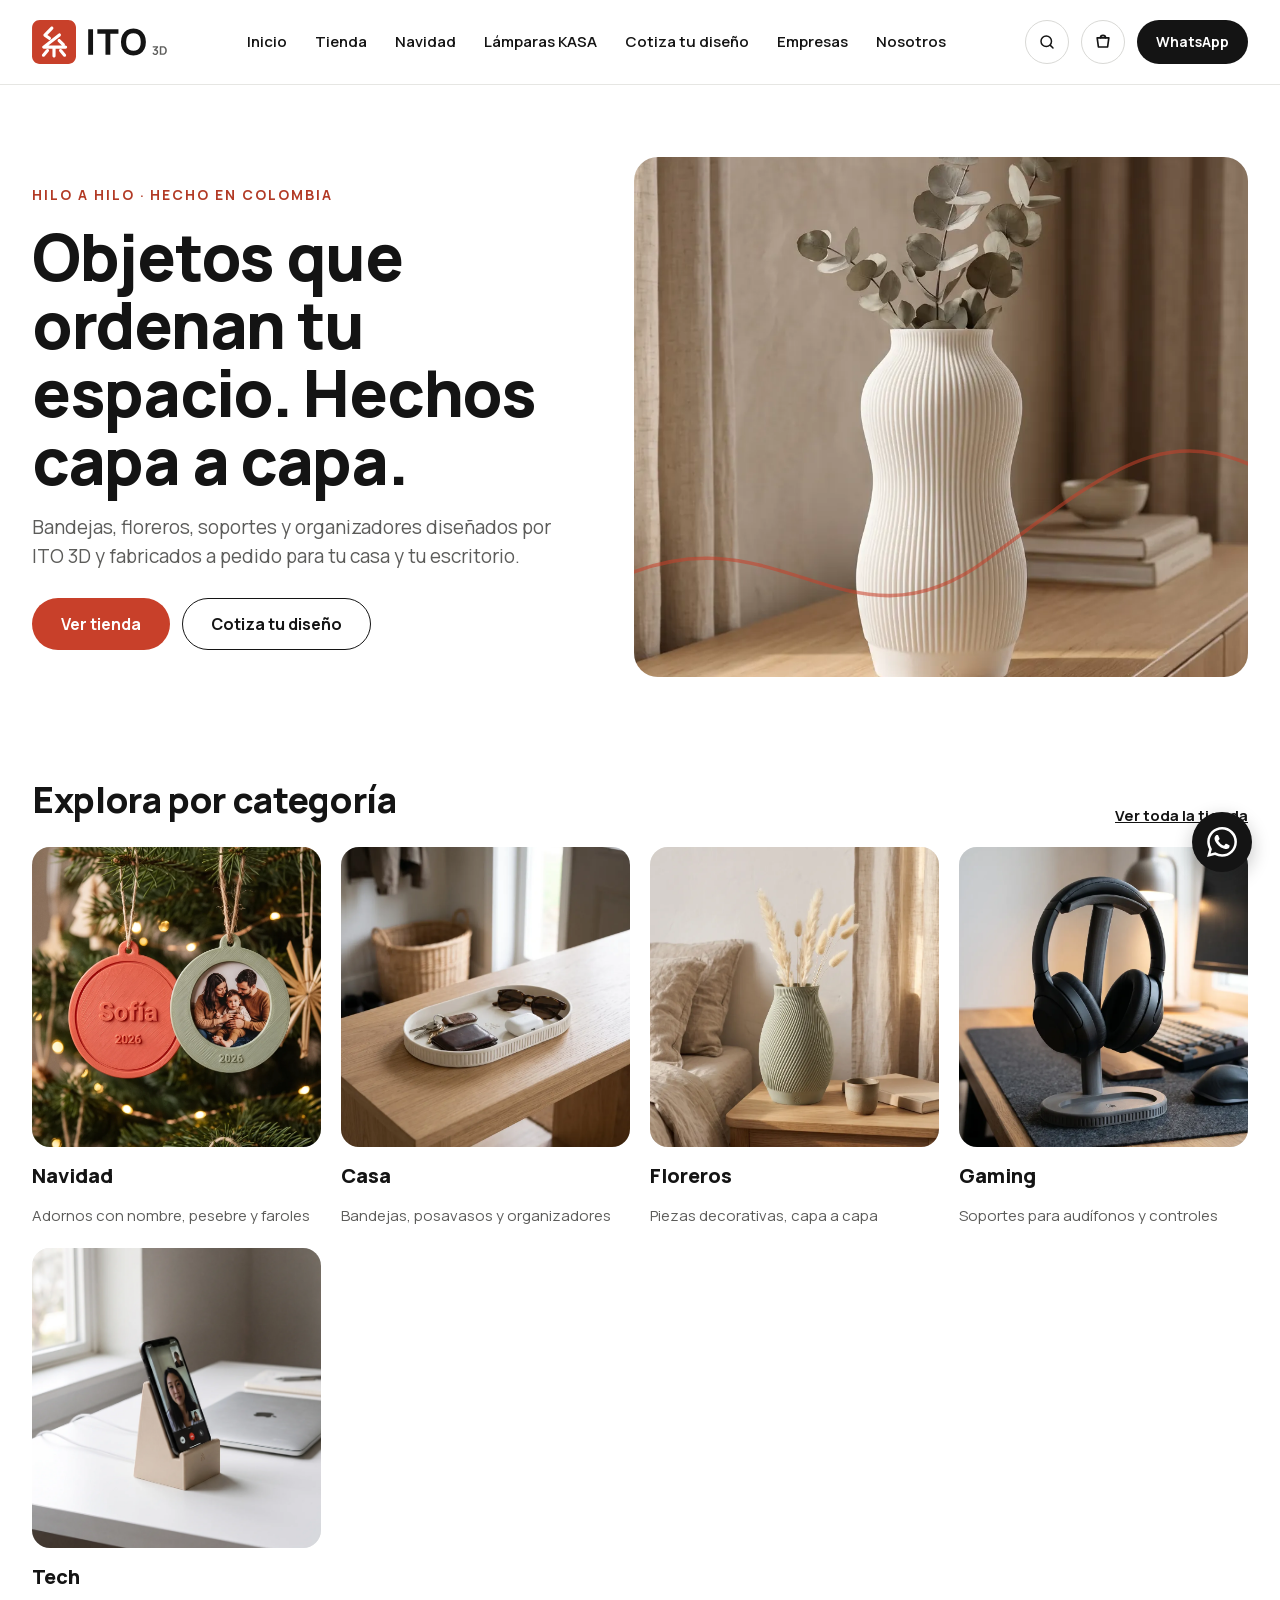
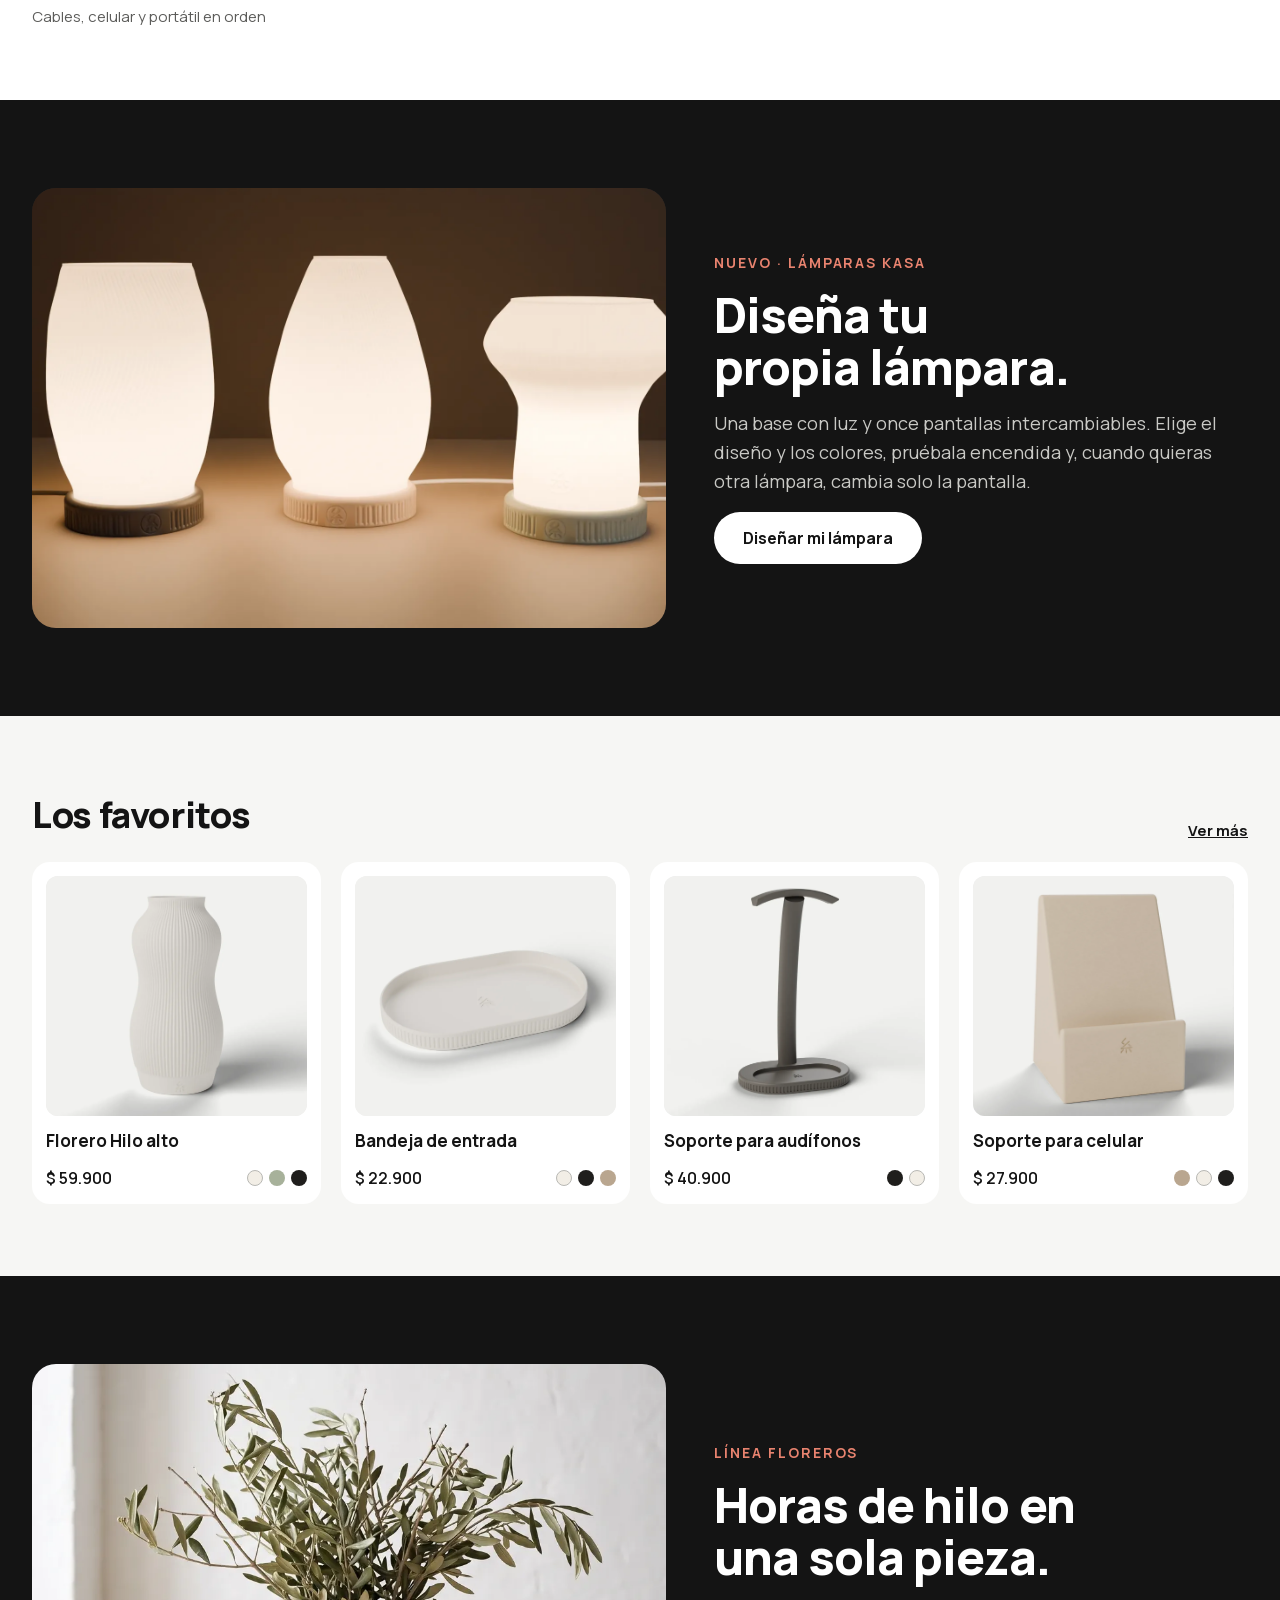
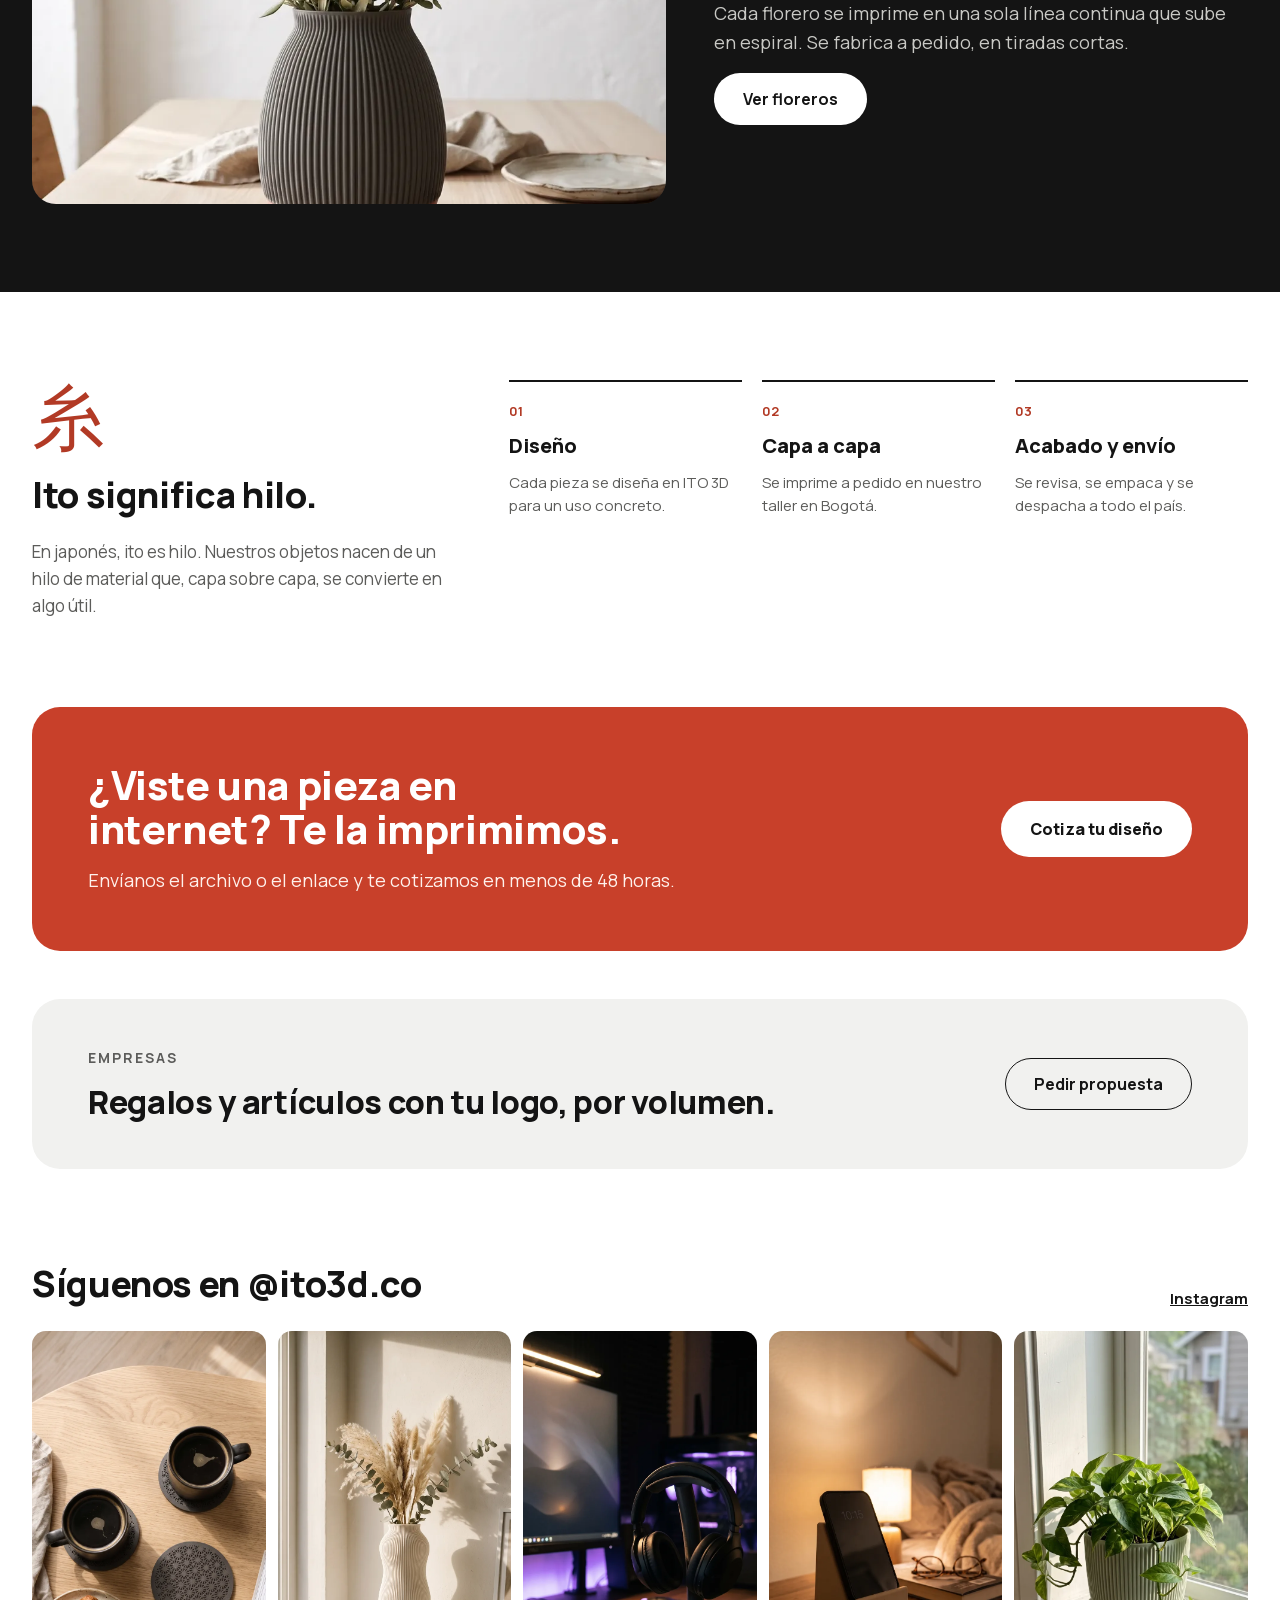
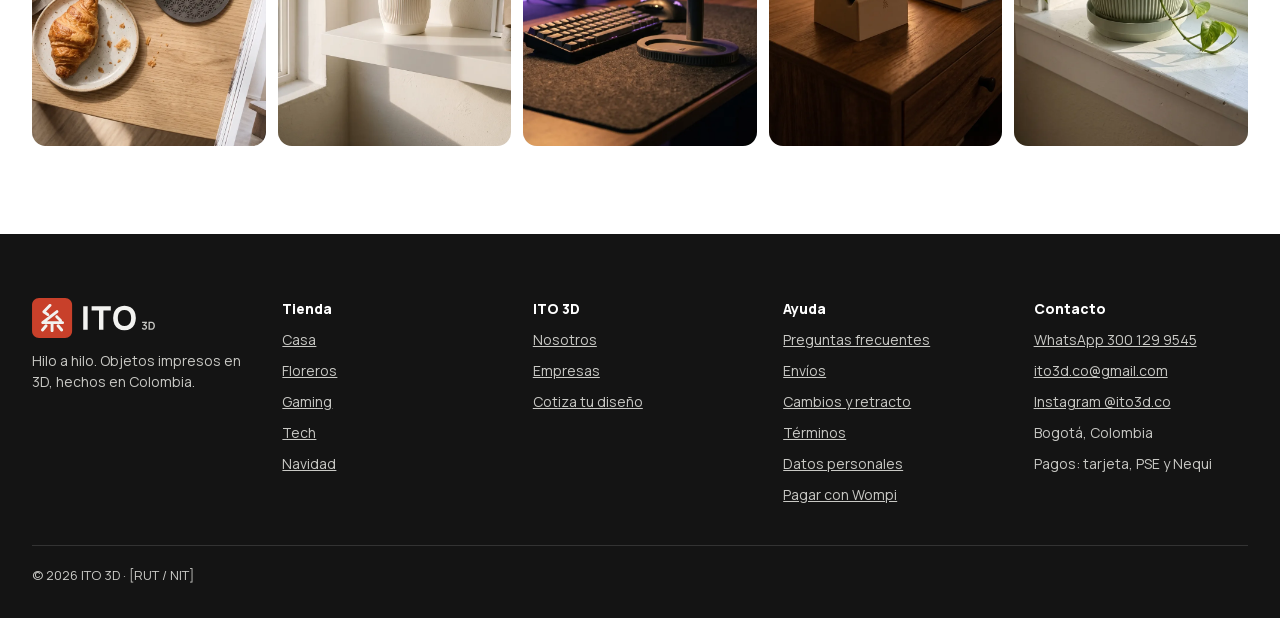
==== commit f02383c4: "KASA: sección para diseñar tu propia lámpara - kasa.html: taller 3D (base real + 11 pantallas), vist" ====
--- a/index.html
+++ b/index.html
@@ -9,9 +9,9 @@
   <link rel="icon" href="favicon.svg" type="image/svg+xml">
   <link rel="icon" href="favicon-32.png" sizes="32x32" type="image/png">
   <link rel="apple-touch-icon" href="apple-touch-icon-180.png">
-  <link rel="stylesheet" href="styles.css?v=20261110g">
-  <script src="catalogo.js?v=20261110g" defer></script>
-  <script src="script.js?v=20261110g" defer></script>
+  <link rel="stylesheet" href="styles.css?v=20261124a">
+  <script src="catalogo.js?v=20261124a" defer></script>
+  <script src="script.js?v=20261124a" defer></script>
 </head>
 <body>
   <a class="skip-link" href="#contenido">Saltar al contenido</a>
@@ -34,6 +34,7 @@
         <a href="index.html">Inicio</a>
         <a href="tienda.html">Tienda</a>
         <a href="tienda.html?categoria=navidad">Navidad</a>
+        <a href="kasa.html">Lámparas KASA</a>
         <a href="cotiza.html">Cotiza tu diseño</a>
         <a href="empresas.html">Empresas</a>
         <a href="nosotros.html">Nosotros</a>
@@ -91,6 +92,18 @@
             <span class="category-card__name">Tech</span>
             <span class="category-card__text">Cables, celular y portátil en orden</span>
           </a>
+      </div>
+    </section>
+
+    <section class="feature-dark on-dark" aria-labelledby="t-kasa">
+      <div class="container feature-dark__inner">
+        <div class="ph ph--foto"><img src="img/kasa/kasa-escena-noche.webp" alt="Tres lámparas KASA encendidas sobre una mesa" loading="lazy" decoding="async"></div>
+        <div class="feature-dark__copy">
+          <p class="eyebrow">Nuevo · Lámparas KASA</p>
+          <h2 id="t-kasa">Diseña tu propia lámpara.</h2>
+          <p>Una base con luz y once pantallas intercambiables. Elige el diseño y los colores, pruébala encendida y, cuando quieras otra lámpara, cambia solo la pantalla.</p>
+          <a class="btn btn--light" href="kasa.html">Diseñar mi lámpara</a>
+        </div>
       </div>
     </section>
 
--- a/styles.css
+++ b/styles.css
@@ -311,6 +311,10 @@
 .dot--carbon {
   --dot: #1f1e1c;
 }
+.dot--blanco {
+  --dot: #fbfaf7;
+  border: 1px solid #b8b8b4;
+}
 .dot--hueso {
   --dot: #f2eee6;
   border: 1px solid #b8b8b4;
